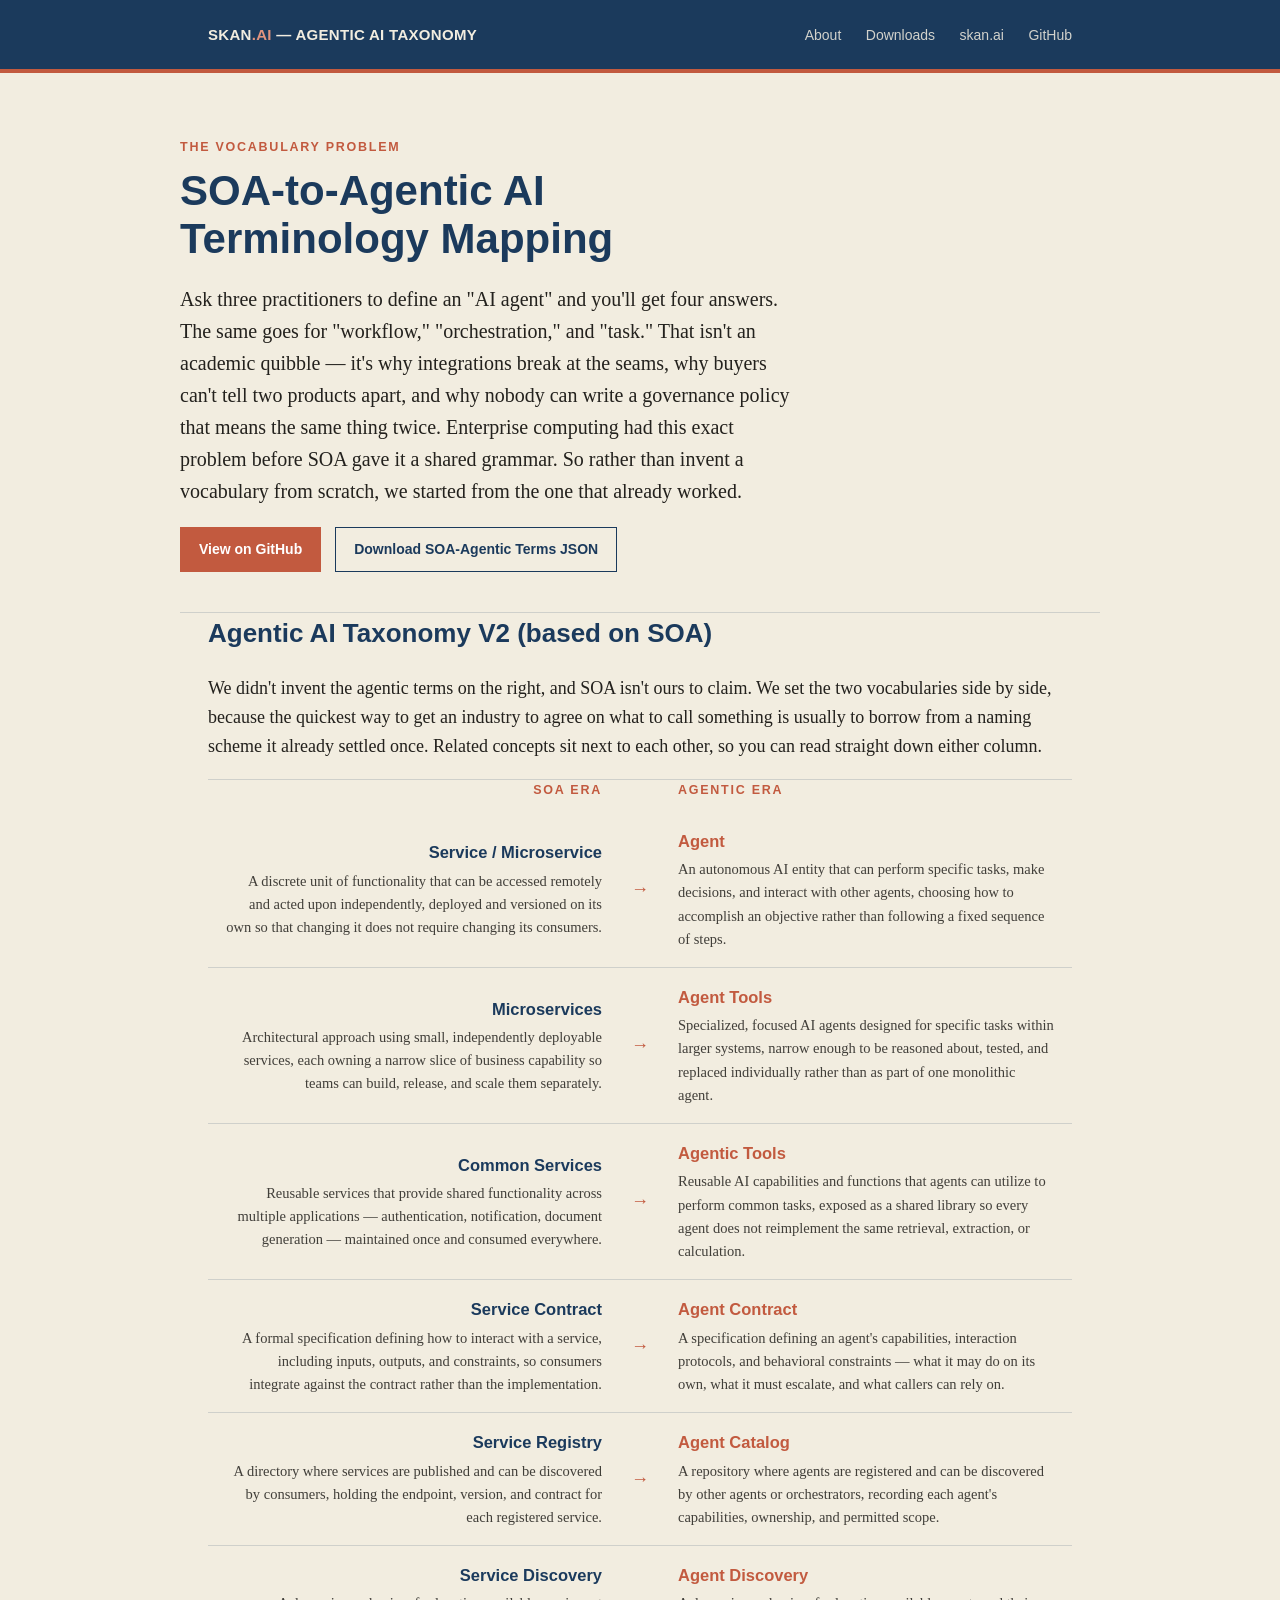
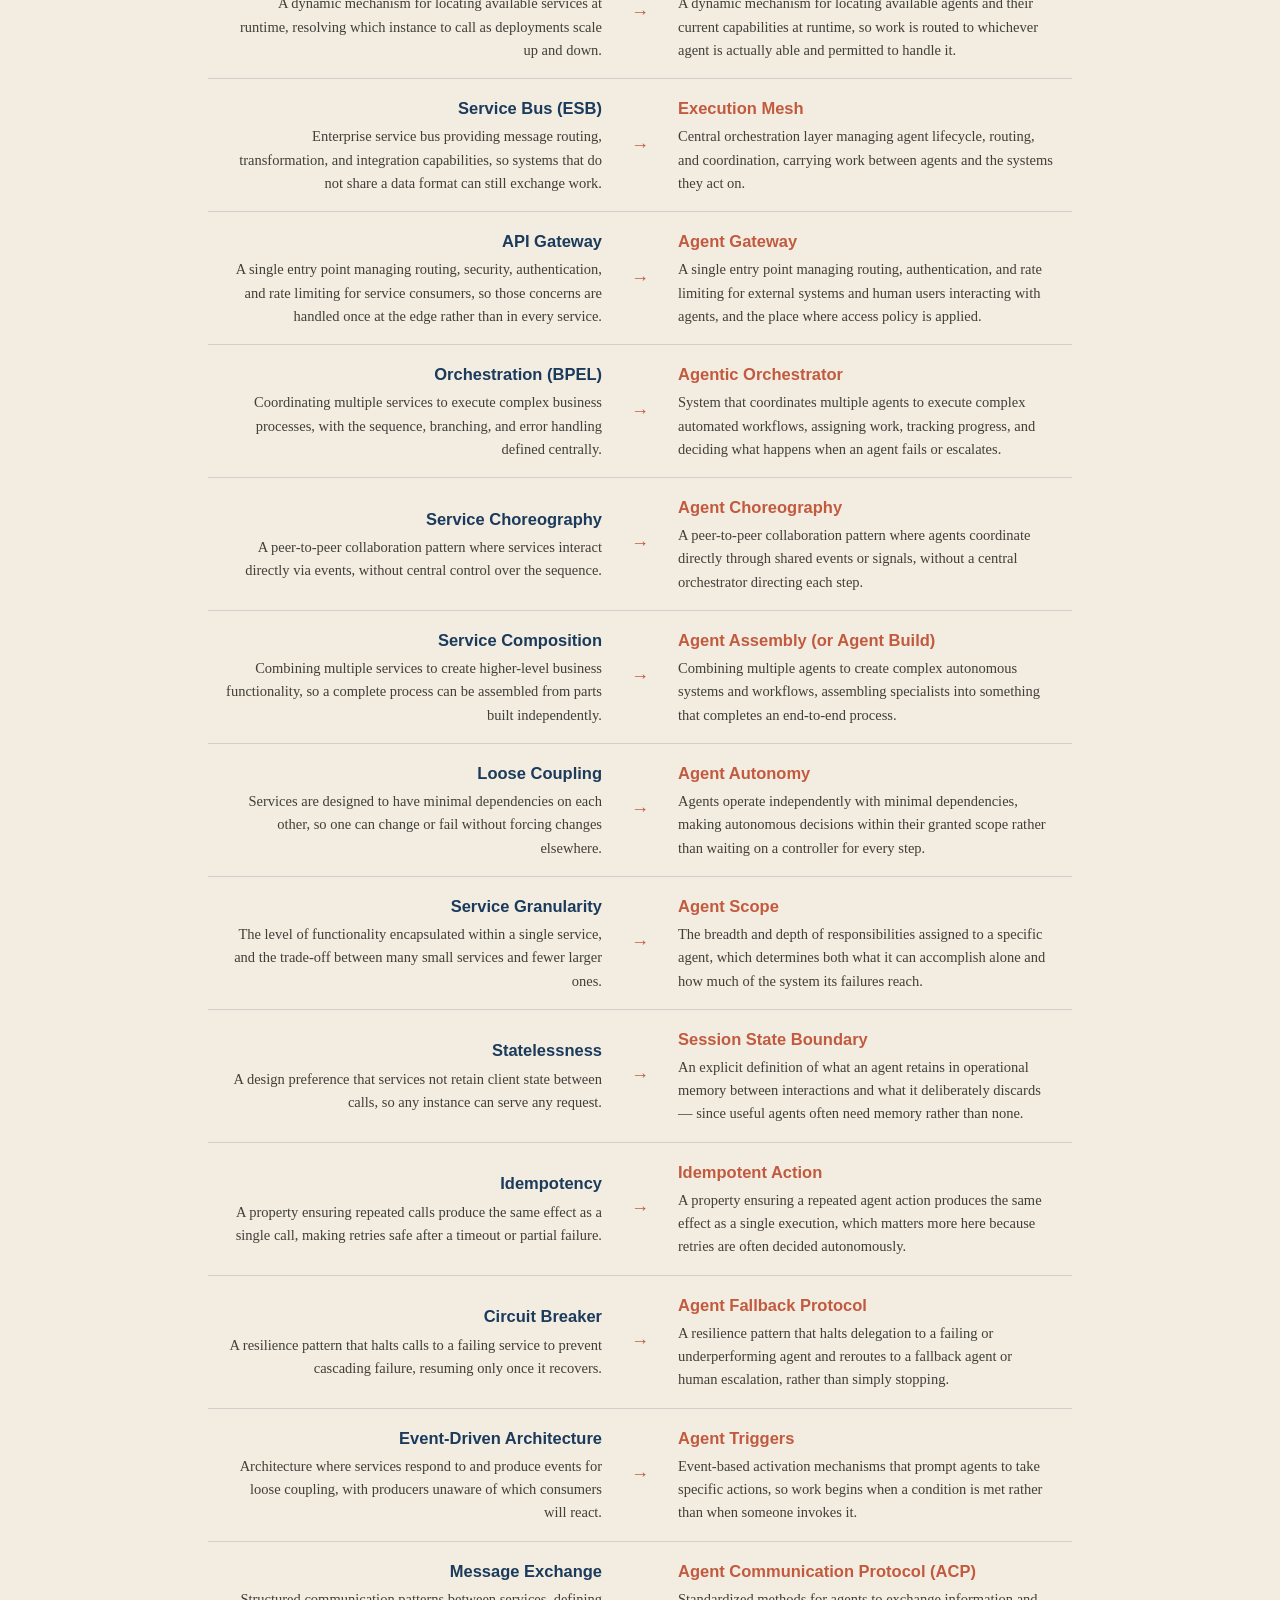
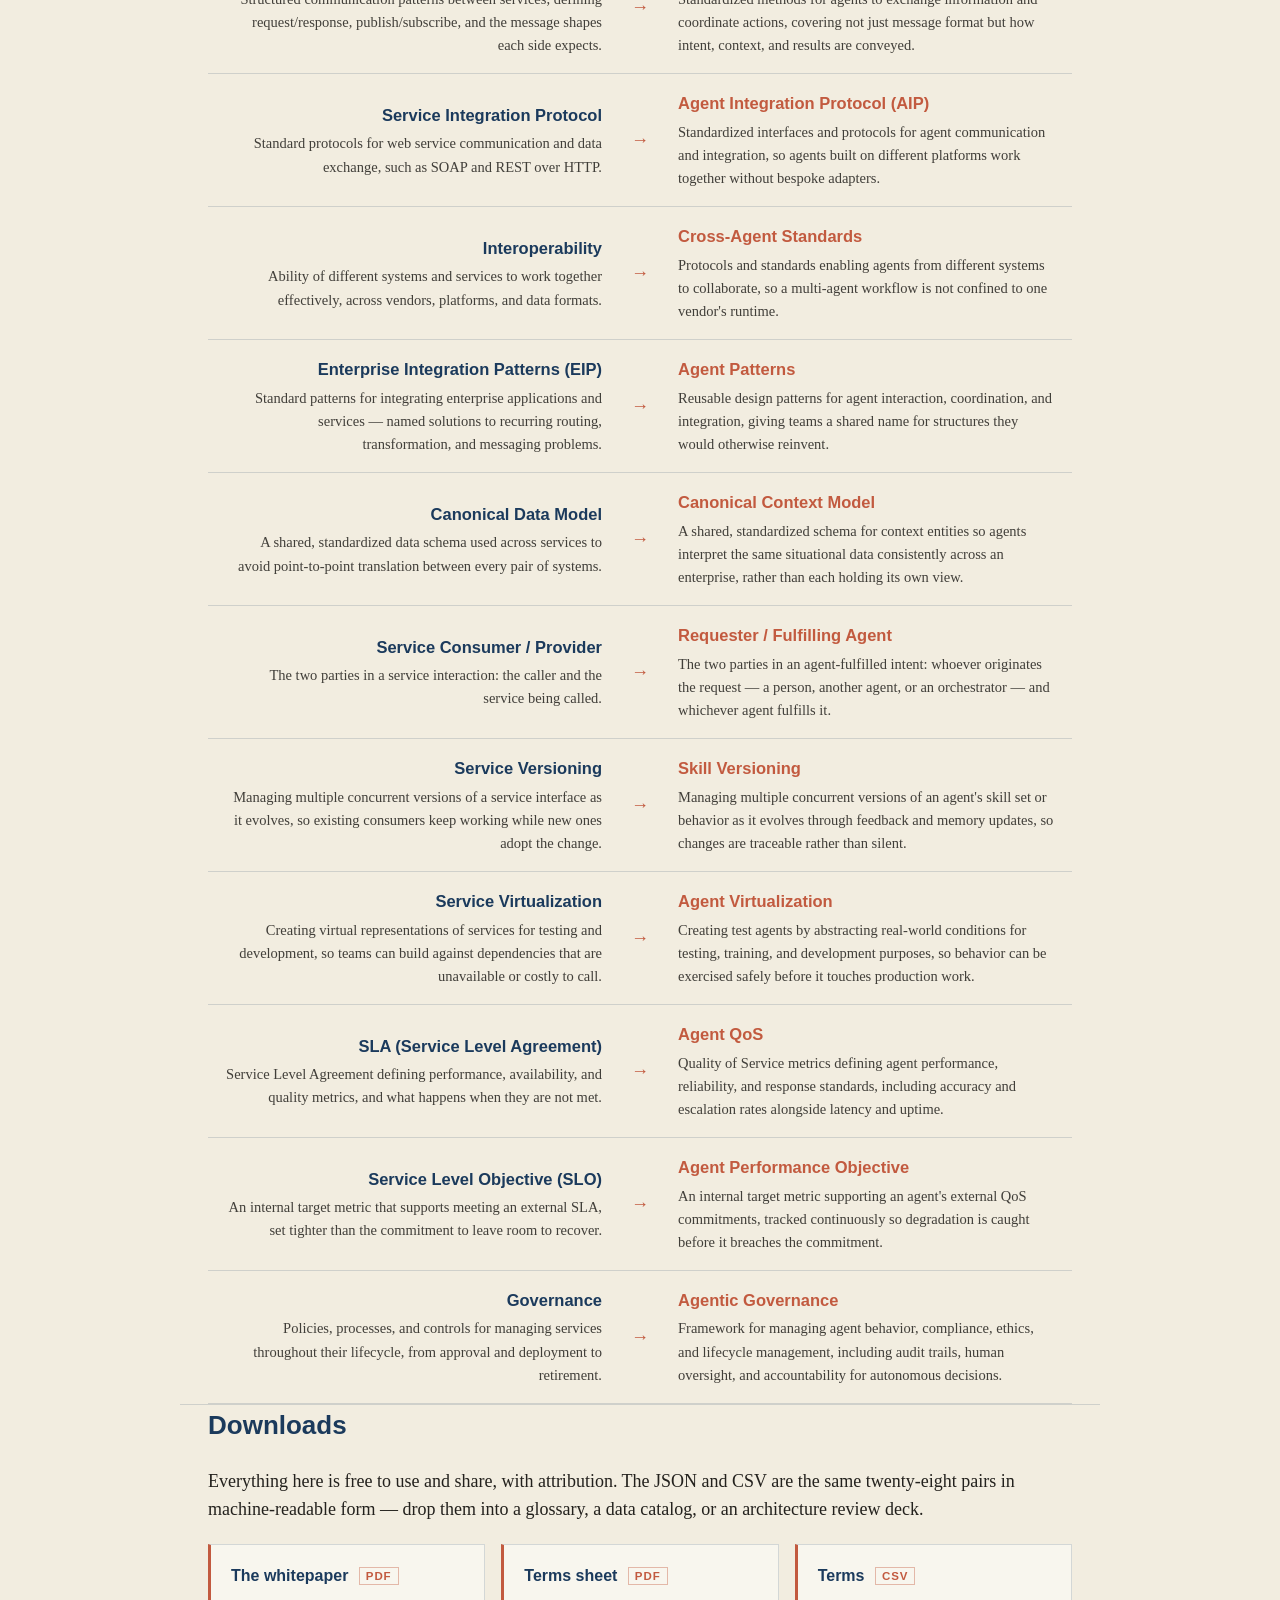
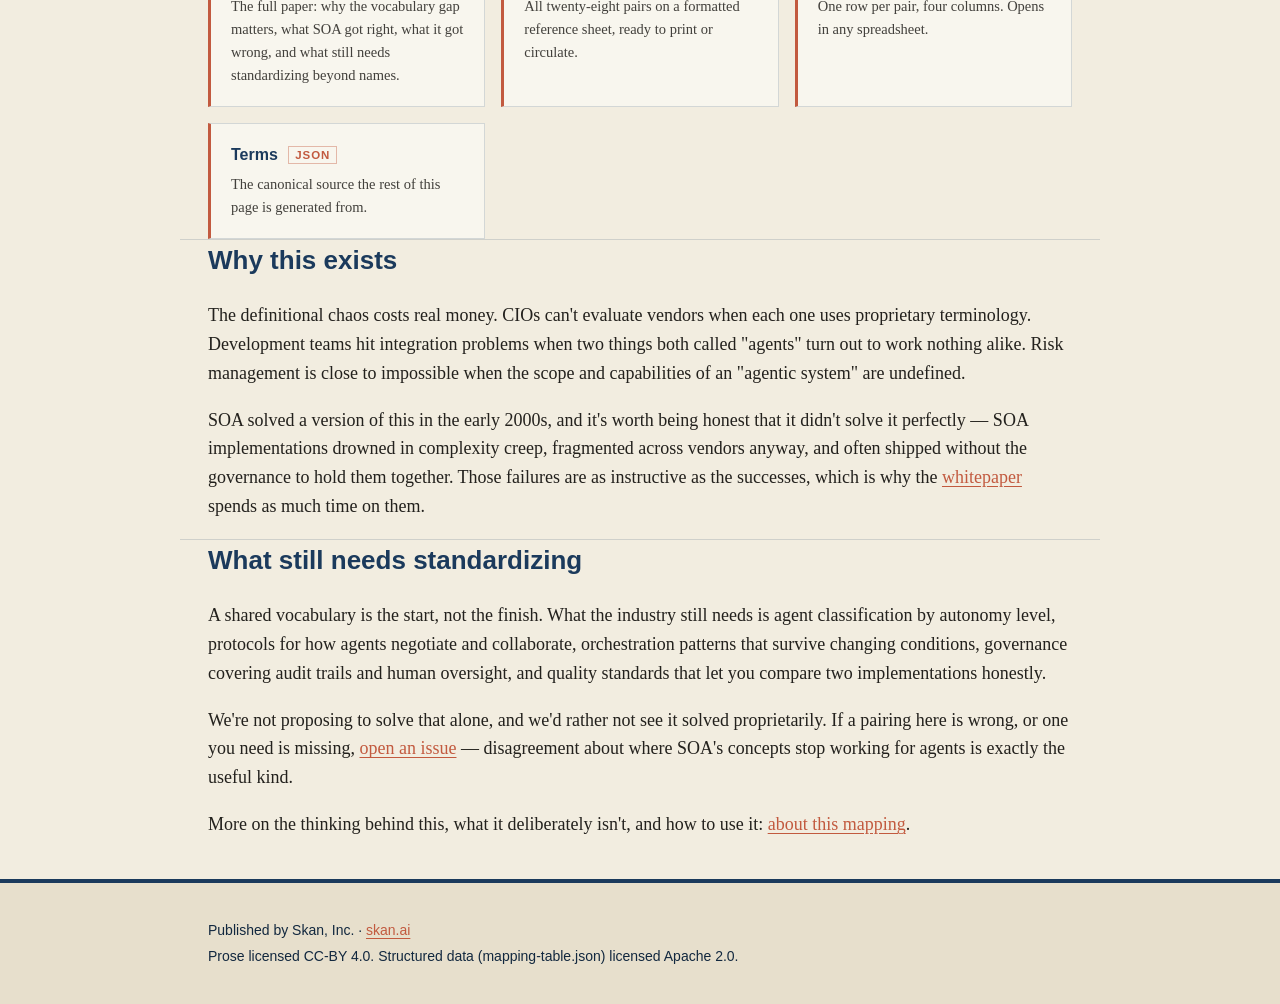
==== docs/index.html @ 6d2f977a "Add the published site and downloads The mapping and an About page, plus the whitepaper and terms sh" ====
<!DOCTYPE html>
<html lang="en">
<head>
<meta charset="UTF-8">
<meta name="viewport" content="width=device-width, initial-scale=1.0">
<title>SOA-to-Agentic AI Terminology Mapping — Skan.ai</title>
<meta name="description" content="Twenty-eight Service-Oriented Architecture concepts translated into their Agentic AI equivalents — a shared vocabulary for the agentic enterprise, from Skan.ai.">
<link rel="icon" href="favicon.ico" sizes="any">
<link rel="icon" href="favicon.png" type="image/png">
<link rel="apple-touch-icon" href="apple-touch-icon.png">
<meta property="og:title" content="SOA-to-Agentic AI Terminology Mapping">
<meta property="og:description" content="Twenty-eight SOA concepts translated into their Agentic AI equivalents — a shared vocabulary for the agentic enterprise, from Skan.ai.">
<meta property="og:type" content="article">
<link rel="stylesheet" href="assets/style.css">
</head>
<body>

<header class="site">
  <div class="wrap">
    <a class="brand" href="index.html">Skan<span>.ai</span> — Agentic AI Taxonomy</a>
    <nav>
      <a href="about/index.html">About</a>
      <a href="#downloads">Downloads</a>
      <a href="https://www.skan.ai" target="_blank" rel="noopener">skan.ai</a>
      <a href="https://github.com/Skan-dot-ai/soa-to-agentic-terms" target="_blank" rel="noopener">GitHub</a>
    </nav>
  </div>
</header>

<div class="hero wrap">
  <p class="eyebrow">The vocabulary problem</p>
  <h1 style="max-width: 20ch;">SOA-to-Agentic AI Terminology Mapping</h1>
  <p class="lede">Ask three practitioners to define an "AI agent" and you'll get four answers. The same goes for "workflow," "orchestration," and "task." That isn't an academic quibble — it's why integrations break at the seams, why buyers can't tell two products apart, and why nobody can write a governance policy that means the same thing twice. Enterprise computing had this exact problem before SOA gave it a shared grammar. So rather than invent a vocabulary from scratch, we started from the one that already worked.</p>
  <div class="cta-row">
    <a class="btn primary" href="https://github.com/Skan-dot-ai/soa-to-agentic-terms" target="_blank" rel="noopener">View on GitHub</a>
    <a class="btn" href="https://github.com/Skan-dot-ai/soa-to-agentic-terms/blob/main/mapping-table.json" target="_blank" rel="noopener">Download SOA-Agentic Terms JSON</a>
  </div>
</div>

<section class="wrap divider-top">
  <h2>Agentic AI Taxonomy V2 (based on SOA)</h2>
  <p>We didn't invent the agentic terms on the right, and SOA isn't ours to claim. We set the two vocabularies side by side, because the quickest way to get an industry to agree on what to call something is usually to borrow from a naming scheme it already settled once. Related concepts sit next to each other, so you can read straight down either column.</p>

  <div class="rosetta">
    <div class="rosetta-header">
      <p class="eyebrow soa">SOA era</p>
      <span></span>
      <p class="eyebrow agentic">Agentic era</p>
    </div>
      <div class="rosetta-row">
        <div class="rosetta-side soa">
          <p class="rosetta-term">Service / Microservice</p>
          <p class="rosetta-desc">A discrete unit of functionality that can be accessed remotely and acted upon independently, deployed and versioned on its own so that changing it does not require changing its consumers.</p>
        </div>
        <div class="rosetta-arrow">&rarr;</div>
        <div class="rosetta-side agentic">
          <p class="rosetta-term">Agent</p>
          <p class="rosetta-desc">An autonomous AI entity that can perform specific tasks, make decisions, and interact with other agents, choosing how to accomplish an objective rather than following a fixed sequence of steps.</p>
        </div>
      </div>
      <div class="rosetta-row">
        <div class="rosetta-side soa">
          <p class="rosetta-term">Microservices</p>
          <p class="rosetta-desc">Architectural approach using small, independently deployable services, each owning a narrow slice of business capability so teams can build, release, and scale them separately.</p>
        </div>
        <div class="rosetta-arrow">&rarr;</div>
        <div class="rosetta-side agentic">
          <p class="rosetta-term">Agent Tools</p>
          <p class="rosetta-desc">Specialized, focused AI agents designed for specific tasks within larger systems, narrow enough to be reasoned about, tested, and replaced individually rather than as part of one monolithic agent.</p>
        </div>
      </div>
      <div class="rosetta-row">
        <div class="rosetta-side soa">
          <p class="rosetta-term">Common Services</p>
          <p class="rosetta-desc">Reusable services that provide shared functionality across multiple applications — authentication, notification, document generation — maintained once and consumed everywhere.</p>
        </div>
        <div class="rosetta-arrow">&rarr;</div>
        <div class="rosetta-side agentic">
          <p class="rosetta-term">Agentic Tools</p>
          <p class="rosetta-desc">Reusable AI capabilities and functions that agents can utilize to perform common tasks, exposed as a shared library so every agent does not reimplement the same retrieval, extraction, or calculation.</p>
        </div>
      </div>
      <div class="rosetta-row">
        <div class="rosetta-side soa">
          <p class="rosetta-term">Service Contract</p>
          <p class="rosetta-desc">A formal specification defining how to interact with a service, including inputs, outputs, and constraints, so consumers integrate against the contract rather than the implementation.</p>
        </div>
        <div class="rosetta-arrow">&rarr;</div>
        <div class="rosetta-side agentic">
          <p class="rosetta-term">Agent Contract</p>
          <p class="rosetta-desc">A specification defining an agent's capabilities, interaction protocols, and behavioral constraints — what it may do on its own, what it must escalate, and what callers can rely on.</p>
        </div>
      </div>
      <div class="rosetta-row">
        <div class="rosetta-side soa">
          <p class="rosetta-term">Service Registry</p>
          <p class="rosetta-desc">A directory where services are published and can be discovered by consumers, holding the endpoint, version, and contract for each registered service.</p>
        </div>
        <div class="rosetta-arrow">&rarr;</div>
        <div class="rosetta-side agentic">
          <p class="rosetta-term">Agent Catalog</p>
          <p class="rosetta-desc">A repository where agents are registered and can be discovered by other agents or orchestrators, recording each agent's capabilities, ownership, and permitted scope.</p>
        </div>
      </div>
      <div class="rosetta-row">
        <div class="rosetta-side soa">
          <p class="rosetta-term">Service Discovery</p>
          <p class="rosetta-desc">A dynamic mechanism for locating available services at runtime, resolving which instance to call as deployments scale up and down.</p>
        </div>
        <div class="rosetta-arrow">&rarr;</div>
        <div class="rosetta-side agentic">
          <p class="rosetta-term">Agent Discovery</p>
          <p class="rosetta-desc">A dynamic mechanism for locating available agents and their current capabilities at runtime, so work is routed to whichever agent is actually able and permitted to handle it.</p>
        </div>
      </div>
      <div class="rosetta-row">
        <div class="rosetta-side soa">
          <p class="rosetta-term">Service Bus (ESB)</p>
          <p class="rosetta-desc">Enterprise service bus providing message routing, transformation, and integration capabilities, so systems that do not share a data format can still exchange work.</p>
        </div>
        <div class="rosetta-arrow">&rarr;</div>
        <div class="rosetta-side agentic">
          <p class="rosetta-term">Execution Mesh</p>
          <p class="rosetta-desc">Central orchestration layer managing agent lifecycle, routing, and coordination, carrying work between agents and the systems they act on.</p>
        </div>
      </div>
      <div class="rosetta-row">
        <div class="rosetta-side soa">
          <p class="rosetta-term">API Gateway</p>
          <p class="rosetta-desc">A single entry point managing routing, security, authentication, and rate limiting for service consumers, so those concerns are handled once at the edge rather than in every service.</p>
        </div>
        <div class="rosetta-arrow">&rarr;</div>
        <div class="rosetta-side agentic">
          <p class="rosetta-term">Agent Gateway</p>
          <p class="rosetta-desc">A single entry point managing routing, authentication, and rate limiting for external systems and human users interacting with agents, and the place where access policy is applied.</p>
        </div>
      </div>
      <div class="rosetta-row">
        <div class="rosetta-side soa">
          <p class="rosetta-term">Orchestration (BPEL)</p>
          <p class="rosetta-desc">Coordinating multiple services to execute complex business processes, with the sequence, branching, and error handling defined centrally.</p>
        </div>
        <div class="rosetta-arrow">&rarr;</div>
        <div class="rosetta-side agentic">
          <p class="rosetta-term">Agentic Orchestrator</p>
          <p class="rosetta-desc">System that coordinates multiple agents to execute complex automated workflows, assigning work, tracking progress, and deciding what happens when an agent fails or escalates.</p>
        </div>
      </div>
      <div class="rosetta-row">
        <div class="rosetta-side soa">
          <p class="rosetta-term">Service Choreography</p>
          <p class="rosetta-desc">A peer-to-peer collaboration pattern where services interact directly via events, without central control over the sequence.</p>
        </div>
        <div class="rosetta-arrow">&rarr;</div>
        <div class="rosetta-side agentic">
          <p class="rosetta-term">Agent Choreography</p>
          <p class="rosetta-desc">A peer-to-peer collaboration pattern where agents coordinate directly through shared events or signals, without a central orchestrator directing each step.</p>
        </div>
      </div>
      <div class="rosetta-row">
        <div class="rosetta-side soa">
          <p class="rosetta-term">Service Composition</p>
          <p class="rosetta-desc">Combining multiple services to create higher-level business functionality, so a complete process can be assembled from parts built independently.</p>
        </div>
        <div class="rosetta-arrow">&rarr;</div>
        <div class="rosetta-side agentic">
          <p class="rosetta-term">Agent Assembly (or Agent Build)</p>
          <p class="rosetta-desc">Combining multiple agents to create complex autonomous systems and workflows, assembling specialists into something that completes an end-to-end process.</p>
        </div>
      </div>
      <div class="rosetta-row">
        <div class="rosetta-side soa">
          <p class="rosetta-term">Loose Coupling</p>
          <p class="rosetta-desc">Services are designed to have minimal dependencies on each other, so one can change or fail without forcing changes elsewhere.</p>
        </div>
        <div class="rosetta-arrow">&rarr;</div>
        <div class="rosetta-side agentic">
          <p class="rosetta-term">Agent Autonomy</p>
          <p class="rosetta-desc">Agents operate independently with minimal dependencies, making autonomous decisions within their granted scope rather than waiting on a controller for every step.</p>
        </div>
      </div>
      <div class="rosetta-row">
        <div class="rosetta-side soa">
          <p class="rosetta-term">Service Granularity</p>
          <p class="rosetta-desc">The level of functionality encapsulated within a single service, and the trade-off between many small services and fewer larger ones.</p>
        </div>
        <div class="rosetta-arrow">&rarr;</div>
        <div class="rosetta-side agentic">
          <p class="rosetta-term">Agent Scope</p>
          <p class="rosetta-desc">The breadth and depth of responsibilities assigned to a specific agent, which determines both what it can accomplish alone and how much of the system its failures reach.</p>
        </div>
      </div>
      <div class="rosetta-row">
        <div class="rosetta-side soa">
          <p class="rosetta-term">Statelessness</p>
          <p class="rosetta-desc">A design preference that services not retain client state between calls, so any instance can serve any request.</p>
        </div>
        <div class="rosetta-arrow">&rarr;</div>
        <div class="rosetta-side agentic">
          <p class="rosetta-term">Session State Boundary</p>
          <p class="rosetta-desc">An explicit definition of what an agent retains in operational memory between interactions and what it deliberately discards — since useful agents often need memory rather than none.</p>
        </div>
      </div>
      <div class="rosetta-row">
        <div class="rosetta-side soa">
          <p class="rosetta-term">Idempotency</p>
          <p class="rosetta-desc">A property ensuring repeated calls produce the same effect as a single call, making retries safe after a timeout or partial failure.</p>
        </div>
        <div class="rosetta-arrow">&rarr;</div>
        <div class="rosetta-side agentic">
          <p class="rosetta-term">Idempotent Action</p>
          <p class="rosetta-desc">A property ensuring a repeated agent action produces the same effect as a single execution, which matters more here because retries are often decided autonomously.</p>
        </div>
      </div>
      <div class="rosetta-row">
        <div class="rosetta-side soa">
          <p class="rosetta-term">Circuit Breaker</p>
          <p class="rosetta-desc">A resilience pattern that halts calls to a failing service to prevent cascading failure, resuming only once it recovers.</p>
        </div>
        <div class="rosetta-arrow">&rarr;</div>
        <div class="rosetta-side agentic">
          <p class="rosetta-term">Agent Fallback Protocol</p>
          <p class="rosetta-desc">A resilience pattern that halts delegation to a failing or underperforming agent and reroutes to a fallback agent or human escalation, rather than simply stopping.</p>
        </div>
      </div>
      <div class="rosetta-row">
        <div class="rosetta-side soa">
          <p class="rosetta-term">Event-Driven Architecture</p>
          <p class="rosetta-desc">Architecture where services respond to and produce events for loose coupling, with producers unaware of which consumers will react.</p>
        </div>
        <div class="rosetta-arrow">&rarr;</div>
        <div class="rosetta-side agentic">
          <p class="rosetta-term">Agent Triggers</p>
          <p class="rosetta-desc">Event-based activation mechanisms that prompt agents to take specific actions, so work begins when a condition is met rather than when someone invokes it.</p>
        </div>
      </div>
      <div class="rosetta-row">
        <div class="rosetta-side soa">
          <p class="rosetta-term">Message Exchange</p>
          <p class="rosetta-desc">Structured communication patterns between services, defining request/response, publish/subscribe, and the message shapes each side expects.</p>
        </div>
        <div class="rosetta-arrow">&rarr;</div>
        <div class="rosetta-side agentic">
          <p class="rosetta-term">Agent Communication Protocol (ACP)</p>
          <p class="rosetta-desc">Standardized methods for agents to exchange information and coordinate actions, covering not just message format but how intent, context, and results are conveyed.</p>
        </div>
      </div>
      <div class="rosetta-row">
        <div class="rosetta-side soa">
          <p class="rosetta-term">Service Integration Protocol</p>
          <p class="rosetta-desc">Standard protocols for web service communication and data exchange, such as SOAP and REST over HTTP.</p>
        </div>
        <div class="rosetta-arrow">&rarr;</div>
        <div class="rosetta-side agentic">
          <p class="rosetta-term">Agent Integration Protocol (AIP)</p>
          <p class="rosetta-desc">Standardized interfaces and protocols for agent communication and integration, so agents built on different platforms work together without bespoke adapters.</p>
        </div>
      </div>
      <div class="rosetta-row">
        <div class="rosetta-side soa">
          <p class="rosetta-term">Interoperability</p>
          <p class="rosetta-desc">Ability of different systems and services to work together effectively, across vendors, platforms, and data formats.</p>
        </div>
        <div class="rosetta-arrow">&rarr;</div>
        <div class="rosetta-side agentic">
          <p class="rosetta-term">Cross-Agent Standards</p>
          <p class="rosetta-desc">Protocols and standards enabling agents from different systems to collaborate, so a multi-agent workflow is not confined to one vendor's runtime.</p>
        </div>
      </div>
      <div class="rosetta-row">
        <div class="rosetta-side soa">
          <p class="rosetta-term">Enterprise Integration Patterns (EIP)</p>
          <p class="rosetta-desc">Standard patterns for integrating enterprise applications and services — named solutions to recurring routing, transformation, and messaging problems.</p>
        </div>
        <div class="rosetta-arrow">&rarr;</div>
        <div class="rosetta-side agentic">
          <p class="rosetta-term">Agent Patterns</p>
          <p class="rosetta-desc">Reusable design patterns for agent interaction, coordination, and integration, giving teams a shared name for structures they would otherwise reinvent.</p>
        </div>
      </div>
      <div class="rosetta-row">
        <div class="rosetta-side soa">
          <p class="rosetta-term">Canonical Data Model</p>
          <p class="rosetta-desc">A shared, standardized data schema used across services to avoid point-to-point translation between every pair of systems.</p>
        </div>
        <div class="rosetta-arrow">&rarr;</div>
        <div class="rosetta-side agentic">
          <p class="rosetta-term">Canonical Context Model</p>
          <p class="rosetta-desc">A shared, standardized schema for context entities so agents interpret the same situational data consistently across an enterprise, rather than each holding its own view.</p>
        </div>
      </div>
      <div class="rosetta-row">
        <div class="rosetta-side soa">
          <p class="rosetta-term">Service Consumer / Provider</p>
          <p class="rosetta-desc">The two parties in a service interaction: the caller and the service being called.</p>
        </div>
        <div class="rosetta-arrow">&rarr;</div>
        <div class="rosetta-side agentic">
          <p class="rosetta-term">Requester / Fulfilling Agent</p>
          <p class="rosetta-desc">The two parties in an agent-fulfilled intent: whoever originates the request — a person, another agent, or an orchestrator — and whichever agent fulfills it.</p>
        </div>
      </div>
      <div class="rosetta-row">
        <div class="rosetta-side soa">
          <p class="rosetta-term">Service Versioning</p>
          <p class="rosetta-desc">Managing multiple concurrent versions of a service interface as it evolves, so existing consumers keep working while new ones adopt the change.</p>
        </div>
        <div class="rosetta-arrow">&rarr;</div>
        <div class="rosetta-side agentic">
          <p class="rosetta-term">Skill Versioning</p>
          <p class="rosetta-desc">Managing multiple concurrent versions of an agent's skill set or behavior as it evolves through feedback and memory updates, so changes are traceable rather than silent.</p>
        </div>
      </div>
      <div class="rosetta-row">
        <div class="rosetta-side soa">
          <p class="rosetta-term">Service Virtualization</p>
          <p class="rosetta-desc">Creating virtual representations of services for testing and development, so teams can build against dependencies that are unavailable or costly to call.</p>
        </div>
        <div class="rosetta-arrow">&rarr;</div>
        <div class="rosetta-side agentic">
          <p class="rosetta-term">Agent Virtualization</p>
          <p class="rosetta-desc">Creating test agents by abstracting real-world conditions for testing, training, and development purposes, so behavior can be exercised safely before it touches production work.</p>
        </div>
      </div>
      <div class="rosetta-row">
        <div class="rosetta-side soa">
          <p class="rosetta-term">SLA (Service Level Agreement)</p>
          <p class="rosetta-desc">Service Level Agreement defining performance, availability, and quality metrics, and what happens when they are not met.</p>
        </div>
        <div class="rosetta-arrow">&rarr;</div>
        <div class="rosetta-side agentic">
          <p class="rosetta-term">Agent QoS</p>
          <p class="rosetta-desc">Quality of Service metrics defining agent performance, reliability, and response standards, including accuracy and escalation rates alongside latency and uptime.</p>
        </div>
      </div>
      <div class="rosetta-row">
        <div class="rosetta-side soa">
          <p class="rosetta-term">Service Level Objective (SLO)</p>
          <p class="rosetta-desc">An internal target metric that supports meeting an external SLA, set tighter than the commitment to leave room to recover.</p>
        </div>
        <div class="rosetta-arrow">&rarr;</div>
        <div class="rosetta-side agentic">
          <p class="rosetta-term">Agent Performance Objective</p>
          <p class="rosetta-desc">An internal target metric supporting an agent's external QoS commitments, tracked continuously so degradation is caught before it breaches the commitment.</p>
        </div>
      </div>
      <div class="rosetta-row">
        <div class="rosetta-side soa">
          <p class="rosetta-term">Governance</p>
          <p class="rosetta-desc">Policies, processes, and controls for managing services throughout their lifecycle, from approval and deployment to retirement.</p>
        </div>
        <div class="rosetta-arrow">&rarr;</div>
        <div class="rosetta-side agentic">
          <p class="rosetta-term">Agentic Governance</p>
          <p class="rosetta-desc">Framework for managing agent behavior, compliance, ethics, and lifecycle management, including audit trails, human oversight, and accountability for autonomous decisions.</p>
        </div>
      </div>
  </div>
</section>

<section class="wrap divider-top" id="downloads">
  <h2>Downloads</h2>
  <p>Everything here is free to use and share, with attribution. The JSON and CSV are the same twenty-eight pairs in machine-readable form — drop them into a glossary, a data catalog, or an architecture review deck.</p>

  <div class="download-grid">
    <a class="download" href="downloads/skan-agentic-ai-terminology-whitepaper.pdf">
      <p class="dl-name">The whitepaper <span class="dl-meta">PDF</span></p>
      <p class="dl-desc">The full paper: why the vocabulary gap matters, what SOA got right, what it got wrong, and what still needs standardizing beyond names.</p>
    </a>
    <a class="download" href="downloads/soa-agentic-terms.pdf">
      <p class="dl-name">Terms sheet <span class="dl-meta">PDF</span></p>
      <p class="dl-desc">All twenty-eight pairs on a formatted reference sheet, ready to print or circulate.</p>
    </a>
    <a class="download" href="downloads/soa-agentic-terms.csv">
      <p class="dl-name">Terms <span class="dl-meta">CSV</span></p>
      <p class="dl-desc">One row per pair, four columns. Opens in any spreadsheet.</p>
    </a>
    <a class="download" href="https://github.com/Skan-dot-ai/soa-to-agentic-terms/blob/main/mapping-table.json" target="_blank" rel="noopener">
      <p class="dl-name">Terms <span class="dl-meta">JSON</span></p>
      <p class="dl-desc">The canonical source the rest of this page is generated from.</p>
    </a>
  </div>
</section>

<section class="wrap divider-top">
  <h2>Why this exists</h2>
  <p>The definitional chaos costs real money. CIOs can't evaluate vendors when each one uses proprietary terminology. Development teams hit integration problems when two things both called "agents" turn out to work nothing alike. Risk management is close to impossible when the scope and capabilities of an "agentic system" are undefined.</p>
  <p>SOA solved a version of this in the early 2000s, and it's worth being honest that it didn't solve it perfectly — SOA implementations drowned in complexity creep, fragmented across vendors anyway, and often shipped without the governance to hold them together. Those failures are as instructive as the successes, which is why the <a href="downloads/skan-agentic-ai-terminology-whitepaper.pdf">whitepaper</a> spends as much time on them.</p>
</section>

<section class="wrap divider-top">
  <h2>What still needs standardizing</h2>
  <p>A shared vocabulary is the start, not the finish. What the industry still needs is agent classification by autonomy level, protocols for how agents negotiate and collaborate, orchestration patterns that survive changing conditions, governance covering audit trails and human oversight, and quality standards that let you compare two implementations honestly.</p>
  <p>We're not proposing to solve that alone, and we'd rather not see it solved proprietarily. If a pairing here is wrong, or one you need is missing, <a href="https://github.com/Skan-dot-ai/soa-to-agentic-terms/issues" target="_blank" rel="noopener">open an issue</a> — disagreement about where SOA's concepts stop working for agents is exactly the useful kind.</p>
  <p>More on the thinking behind this, what it deliberately isn't, and how to use it: <a href="about/index.html">about this mapping</a>.</p>
</section>

<footer class="site">
  <div class="wrap">
    <p>Published by Skan, Inc. · <a href="https://www.skan.ai">skan.ai</a></p>
    <p>Prose licensed CC-BY 4.0. Structured data (mapping-table.json) licensed Apache 2.0.</p>
  </div>
</footer>

</body>
</html>
---- docs/assets/style.css ----
:root {
  --navy: #1B3A5C;
  --navy-deep: #12283F;
  --terracotta: #C25A3F;
  --terracotta-soft: #E0937E;
  --cream: #F2EDE0;
  --cream-dim: #E7DFCC;
  --ink: #23211D;
  --rule: rgba(27, 58, 92, 0.16);
  --font-display: Arial, "Helvetica Neue", sans-serif;
  --font-body: Georgia, "Times New Roman", serif;
}

* { box-sizing: border-box; }

html { scroll-behavior: smooth; }

body {
  margin: 0;
  background: var(--cream);
  color: var(--ink);
  font-family: var(--font-body);
  font-size: 18px;
  line-height: 1.6;
}

a { color: var(--terracotta); text-decoration-thickness: 1px; text-underline-offset: 3px; }
a:hover { color: var(--navy); }

.wrap { max-width: 920px; margin: 0 auto; padding: 0 28px; }

header.site {
  background: var(--navy);
  color: var(--cream);
  padding: 20px 0;
  border-bottom: 4px solid var(--terracotta);
}
header.site .wrap { display: flex; align-items: baseline; justify-content: space-between; flex-wrap: wrap; gap: 8px; }
header.site .brand {
  font-family: var(--font-display);
  font-weight: 700;
  letter-spacing: 0.02em;
  font-size: 15px;
  text-transform: uppercase;
  color: var(--cream);
  text-decoration: none;
}
header.site .brand span { color: var(--terracotta-soft); }
header.site nav a {
  color: var(--cream);
  opacity: 0.85;
  font-family: var(--font-display);
  font-size: 14px;
  margin-left: 20px;
  text-decoration: none;
}
header.site nav a:hover { opacity: 1; color: var(--terracotta-soft); }

.eyebrow {
  font-family: var(--font-display);
  text-transform: uppercase;
  letter-spacing: 0.14em;
  font-size: 12.5px;
  color: var(--terracotta);
  font-weight: 700;
  margin: 0 0 10px;
}

.hero { padding: 64px 0 40px; }
.hero h1 {
  font-family: var(--font-display);
  font-size: 42px;
  line-height: 1.15;
  margin: 0 0 18px;
  color: var(--navy);
  max-width: 14ch;
}
.hero p.lede {
  font-size: 20px;
  max-width: 62ch;
  color: var(--ink);
}

.status-badge {
  display: inline-block;
  font-family: var(--font-display);
  font-size: 11.5px;
  text-transform: uppercase;
  letter-spacing: 0.08em;
  font-weight: 700;
  padding: 3px 9px;
  border-radius: 3px;
}
.status-live { background: var(--navy); color: var(--cream); }
.status-progress { background: transparent; color: var(--navy); border: 1.5px solid var(--navy); }
.status-draft { background: transparent; color: var(--terracotta); border: 1.5px dashed var(--terracotta); }

section { padding: 40px 0; }
section.divider-top { border-top: 1px solid var(--rule); }

h2 {
  font-family: var(--font-display);
  color: var(--navy);
  font-size: 26px;
  margin: 0 0 20px;
}
h3 {
  font-family: var(--font-display);
  color: var(--navy);
  font-size: 18px;
  margin: 0 0 10px;
}

.card-grid {
  display: grid;
  grid-template-columns: repeat(3, 1fr);
  gap: 20px;
}
@media (max-width: 760px) { .card-grid { grid-template-columns: 1fr; } }

.card {
  background: #fff;
  border: 1px solid var(--rule);
  border-top: 3px solid var(--navy);
  padding: 24px;
  display: flex;
  flex-direction: column;
  gap: 10px;
}
.card.is-live { border-top-color: var(--terracotta); }
.card h3 { display: flex; align-items: center; justify-content: space-between; gap: 8px; }
.card p { font-size: 15.5px; margin: 0; flex-grow: 1; }
.card .card-links { font-family: var(--font-display); font-size: 13.5px; margin-top: 8px; }
.card .card-links a { margin-right: 14px; }
.card .card-note { color: rgba(35, 33, 29, 0.55); font-style: italic; }

footer.site {
  border-top: 4px solid var(--navy);
  background: var(--cream-dim);
  padding: 32px 0;
  margin-top: 40px;
}
footer.site p { font-size: 14px; color: var(--navy-deep); margin: 4px 0; }
footer.site .wrap { font-family: var(--font-display); }

/* --- Rosetta table (the mapping's signature element) --- */
.rosetta {
  display: block;
  border-top: 1px solid var(--rule);
}
.rosetta-row {
  display: grid;
  grid-template-columns: 1fr 40px 1fr;
  align-items: center;
  border-bottom: 1px solid var(--rule);
  padding: 16px 0;
}
.rosetta-row:hover { background: rgba(194, 90, 63, 0.05); }
.rosetta-side { padding: 0 18px; }
.rosetta-side.soa { text-align: right; }
.rosetta-side.agentic { text-align: left; }
.rosetta-term {
  font-family: var(--font-display);
  font-weight: 700;
  color: var(--navy);
  font-size: 16.5px;
  margin: 0 0 4px;
}
.rosetta-side.agentic .rosetta-term { color: var(--terracotta); }
.rosetta-desc { font-size: 14.5px; color: var(--ink); opacity: 0.85; margin: 0; }
.rosetta-arrow {
  text-align: center;
  color: var(--terracotta);
  font-size: 18px;
  font-family: var(--font-display);
}
@media (max-width: 640px) {
  .rosetta-row { grid-template-columns: 1fr; text-align: left !important; }
  .rosetta-side.soa, .rosetta-side.agentic { text-align: left; padding: 4px 0; }
  .rosetta-arrow { text-align: left; padding-left: 0; }
}

.rosetta-header {
  display: grid;
  grid-template-columns: 1fr 40px 1fr;
  padding: 0 0 12px;
}
.rosetta-header .eyebrow { margin: 0; }
.rosetta-header .soa { text-align: right; padding: 0 18px; }
.rosetta-header .agentic { text-align: left; padding: 0 18px; }
@media (max-width: 640px) {
  .rosetta-header { grid-template-columns: 1fr; }
  .rosetta-header .soa, .rosetta-header .agentic { text-align: left; padding: 4px 0; }
}

.download-grid {
  display: grid;
  grid-template-columns: repeat(auto-fit, minmax(260px, 1fr));
  gap: 16px;
  margin-top: 20px;
}
.download {
  display: block;
  border: 1px solid var(--rule);
  border-left: 3px solid var(--terracotta);
  padding: 18px 20px;
  background: rgba(255, 255, 255, 0.45);
  text-decoration: none;
  color: inherit;
  transition: background 0.15s ease, border-color 0.15s ease;
}
.download:hover, .download:focus-visible {
  background: rgba(194, 90, 63, 0.07);
  border-left-color: var(--navy);
}
.download .dl-name {
  font-family: var(--font-display);
  font-weight: 700;
  color: var(--navy);
  font-size: 16px;
  margin: 0 0 6px;
}
.download .dl-meta {
  font-size: 11.5px;
  letter-spacing: 0.08em;
  color: var(--terracotta);
  border: 1px solid rgba(194, 90, 63, 0.4);
  padding: 2px 6px;
  margin-left: 6px;
  vertical-align: 1px;
}
.download .dl-desc { font-size: 14.5px; opacity: 0.85; margin: 0; }
a:focus-visible, .download:focus-visible { outline: 2px solid var(--terracotta); outline-offset: 3px; }

.cta-row { display: flex; gap: 14px; flex-wrap: wrap; margin-top: 8px; }
.btn {
  font-family: var(--font-display);
  font-size: 14px;
  font-weight: 700;
  text-decoration: none;
  padding: 10px 18px;
  border: 1.5px solid var(--navy);
  color: var(--navy);
  display: inline-block;
}
.btn:hover { background: var(--navy); color: var(--cream); }
.btn.primary { background: var(--terracotta); border-color: var(--terracotta); color: #fff; }
.btn.primary:hover { background: var(--navy); border-color: var(--navy); }

code, pre {
  font-family: "SFMono-Regular", Consolas, monospace;
  font-size: 13.5px;
  background: var(--cream-dim);
}
pre { padding: 14px; overflow-x: auto; border-left: 3px solid var(--navy); }
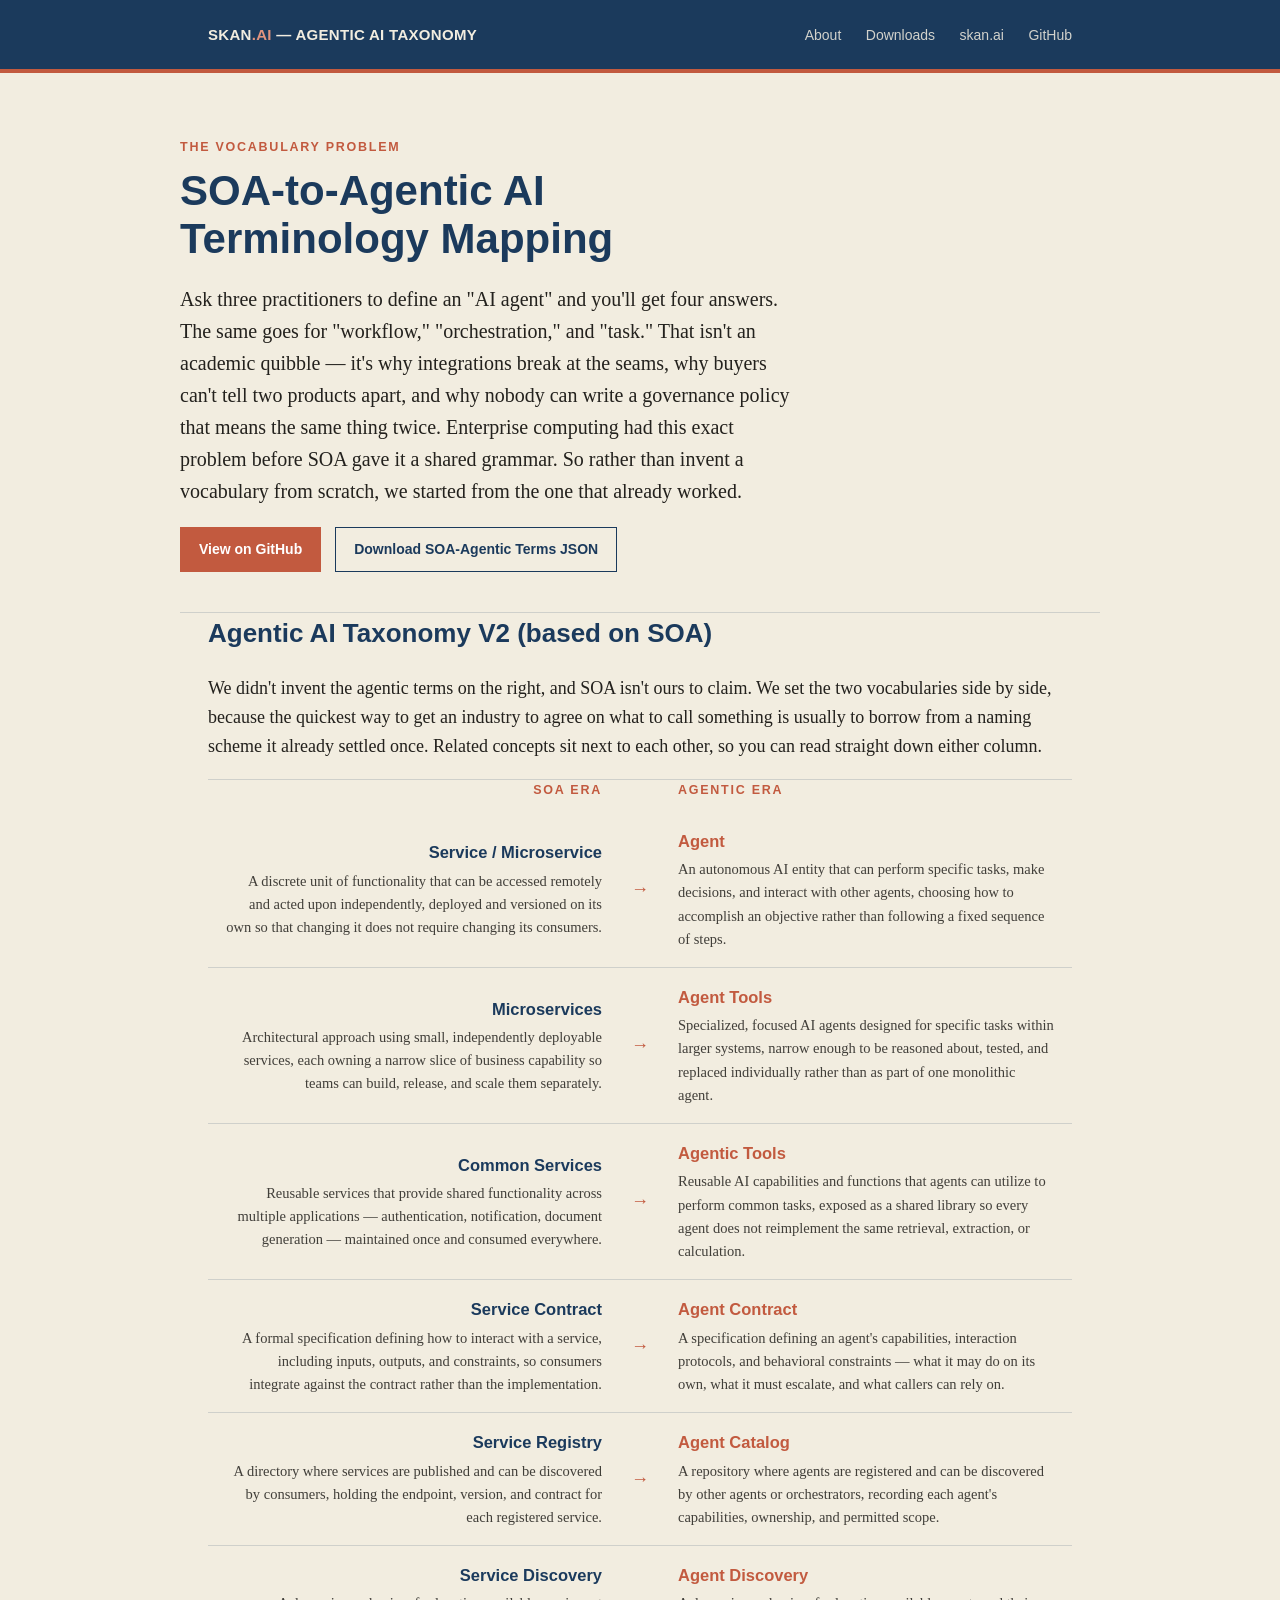
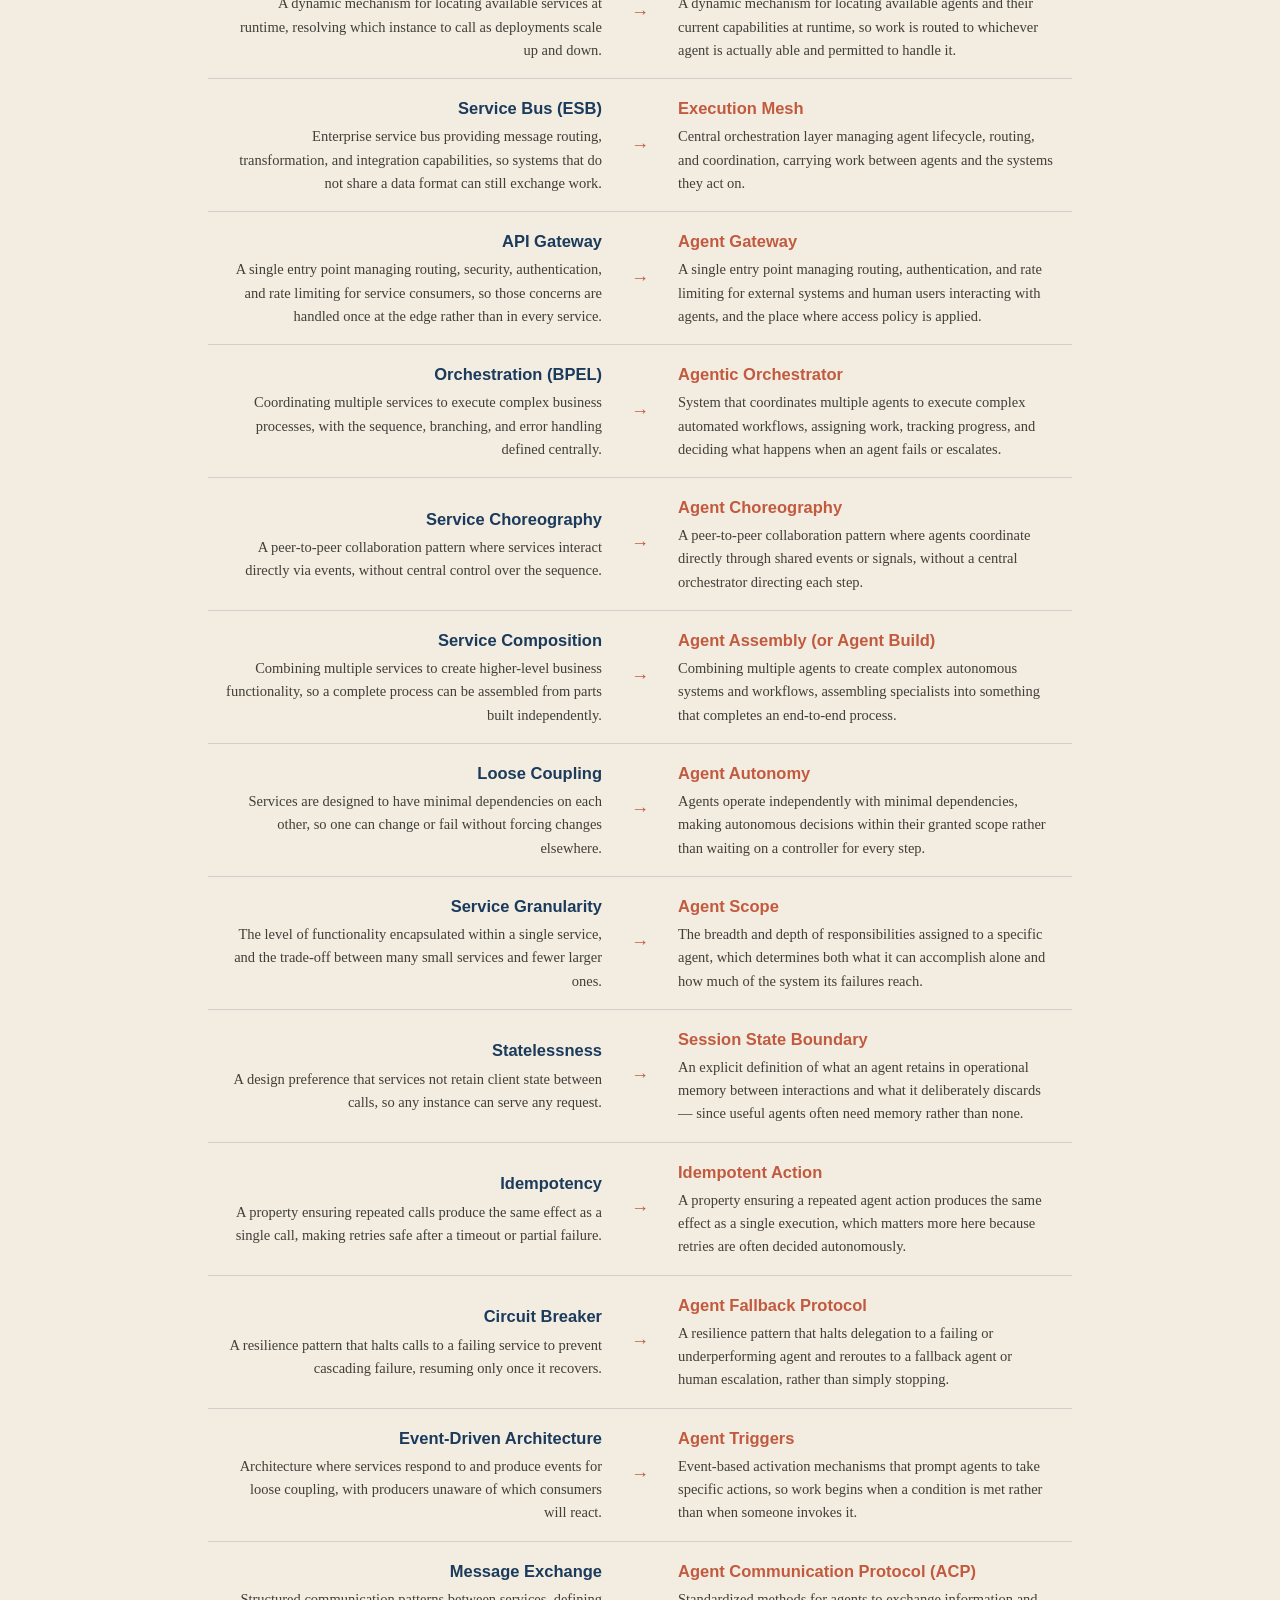
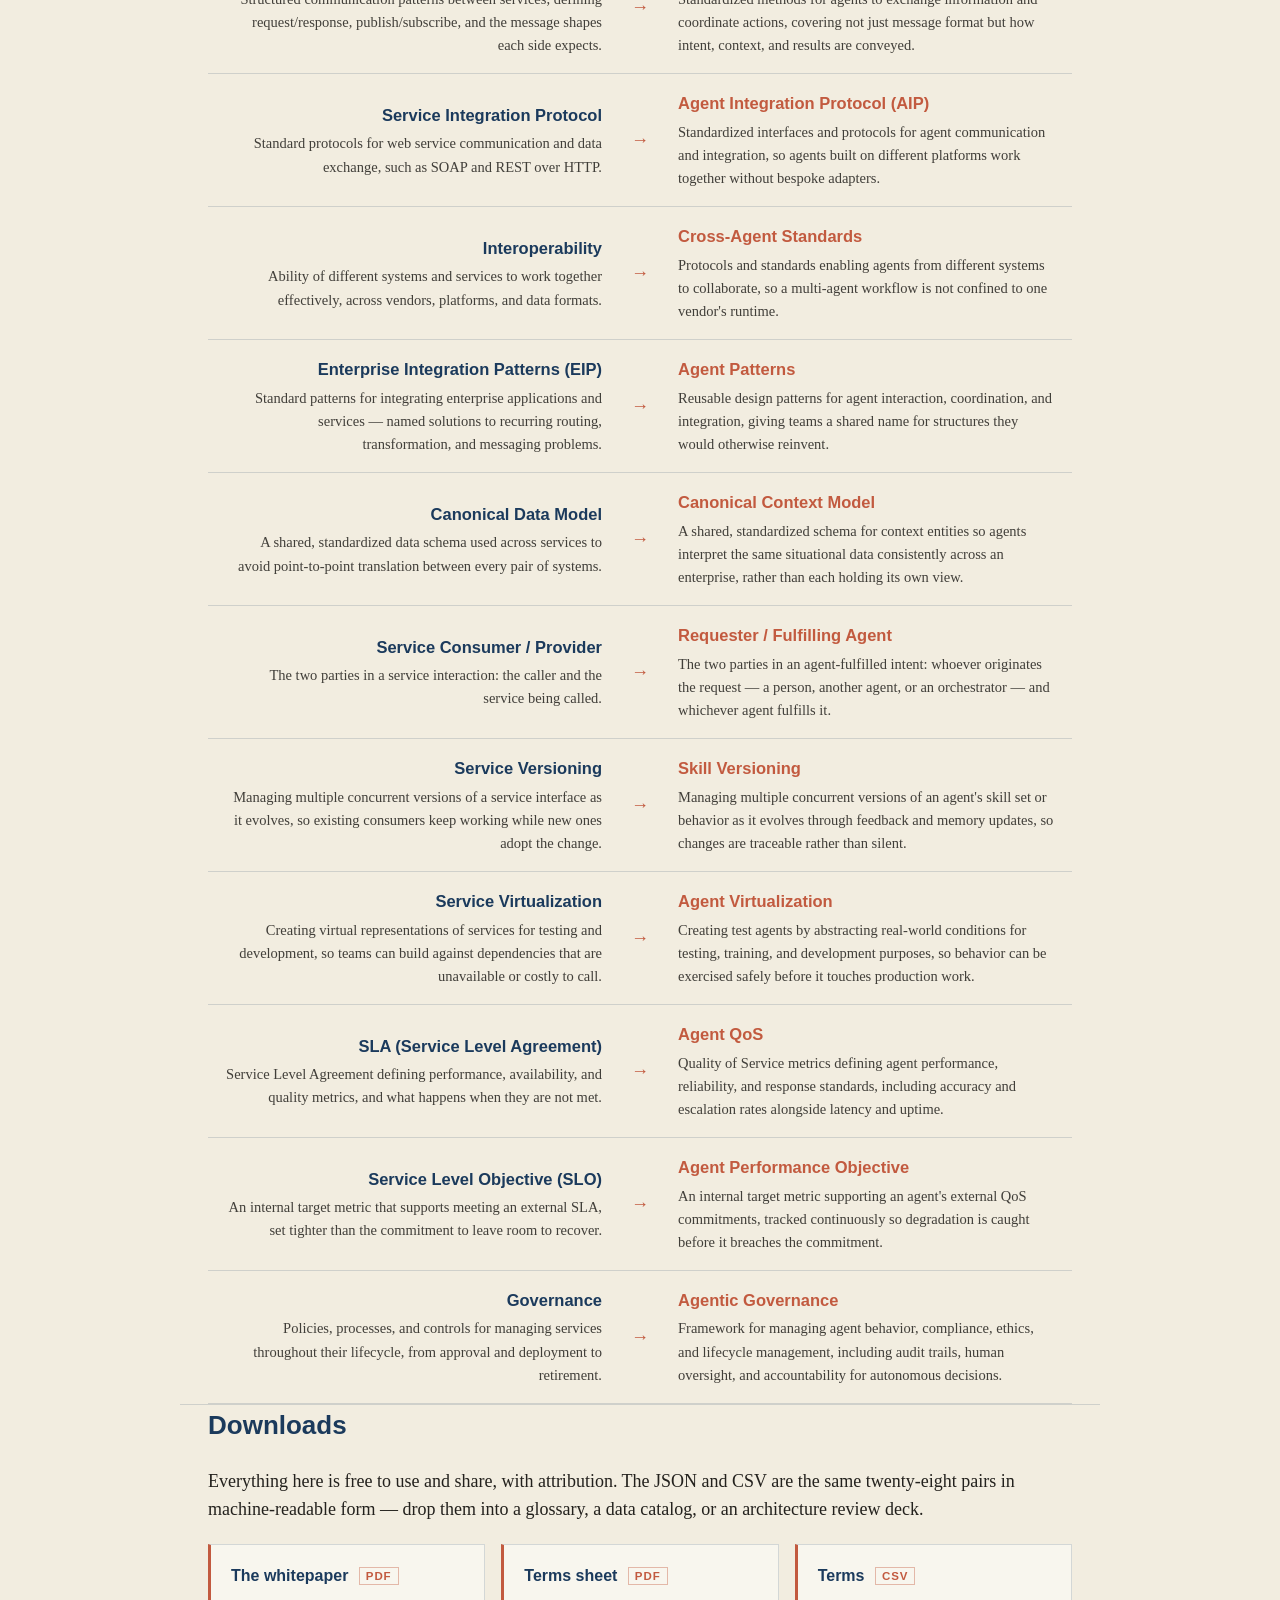
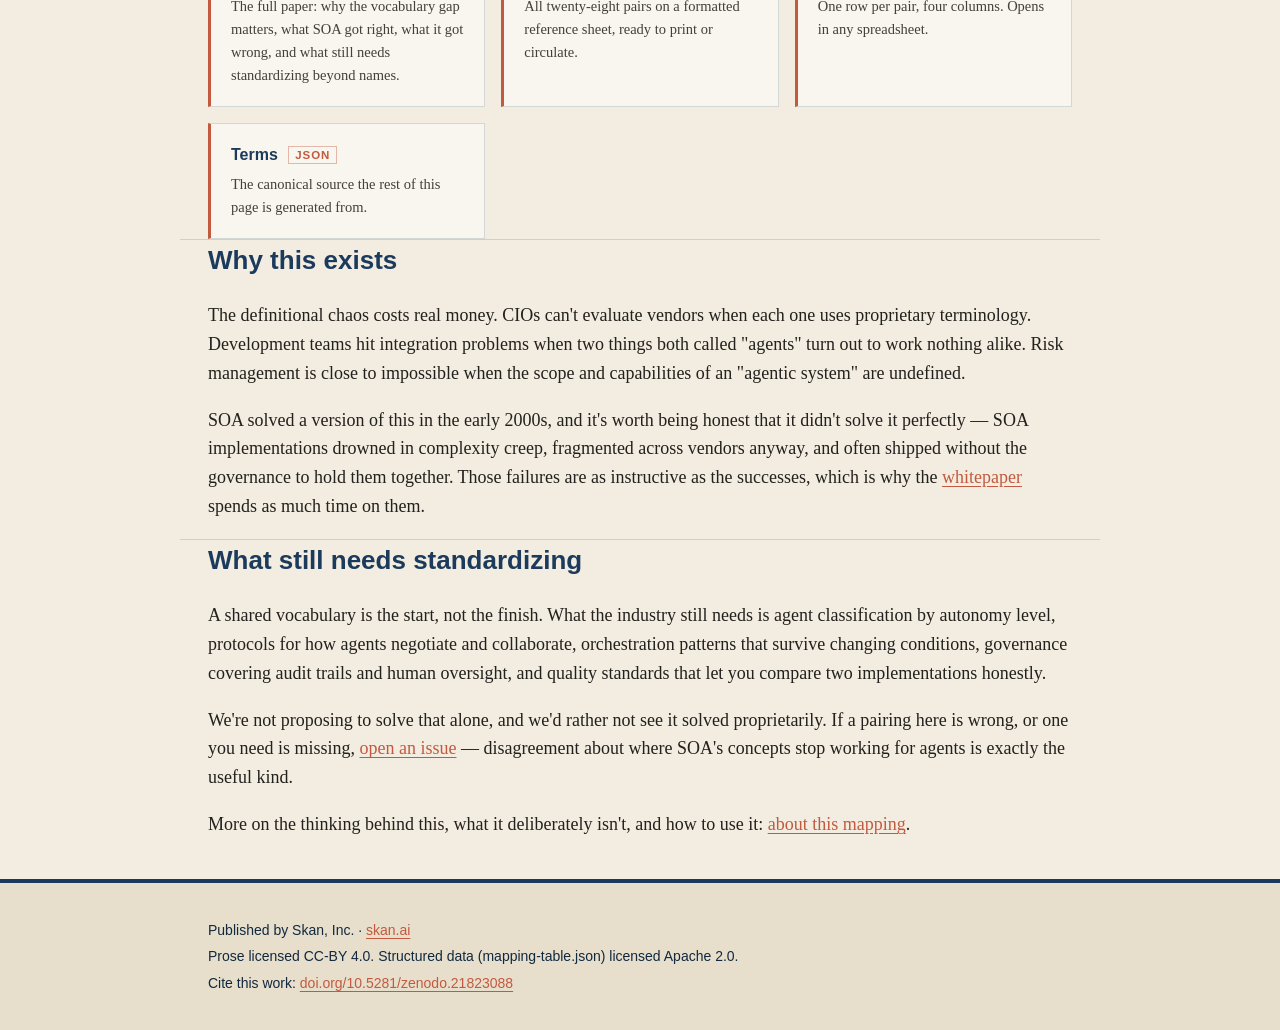
==== commit fcedb24d: "Add the Zenodo DOI Each release is archived on Zenodo, so the mapping can be cited with an identifie" ====
--- a/docs/index.html
+++ b/docs/index.html
@@ -399,6 +399,7 @@
   <div class="wrap">
     <p>Published by Skan, Inc. · <a href="https://www.skan.ai">skan.ai</a></p>
     <p>Prose licensed CC-BY 4.0. Structured data (mapping-table.json) licensed Apache 2.0.</p>
+    <p>Cite this work: <a href="https://doi.org/10.5281/zenodo.21823088">doi.org/10.5281/zenodo.21823088</a></p>
   </div>
 </footer>
 
--- a/docs/assets/style.css
+++ b/docs/assets/style.css
@@ -81,20 +81,6 @@
   color: var(--ink);
 }
 
-.status-badge {
-  display: inline-block;
-  font-family: var(--font-display);
-  font-size: 11.5px;
-  text-transform: uppercase;
-  letter-spacing: 0.08em;
-  font-weight: 700;
-  padding: 3px 9px;
-  border-radius: 3px;
-}
-.status-live { background: var(--navy); color: var(--cream); }
-.status-progress { background: transparent; color: var(--navy); border: 1.5px solid var(--navy); }
-.status-draft { background: transparent; color: var(--terracotta); border: 1.5px dashed var(--terracotta); }
-
 section { padding: 40px 0; }
 section.divider-top { border-top: 1px solid var(--rule); }
 
@@ -110,29 +96,6 @@
   font-size: 18px;
   margin: 0 0 10px;
 }
-
-.card-grid {
-  display: grid;
-  grid-template-columns: repeat(3, 1fr);
-  gap: 20px;
-}
-@media (max-width: 760px) { .card-grid { grid-template-columns: 1fr; } }
-
-.card {
-  background: #fff;
-  border: 1px solid var(--rule);
-  border-top: 3px solid var(--navy);
-  padding: 24px;
-  display: flex;
-  flex-direction: column;
-  gap: 10px;
-}
-.card.is-live { border-top-color: var(--terracotta); }
-.card h3 { display: flex; align-items: center; justify-content: space-between; gap: 8px; }
-.card p { font-size: 15.5px; margin: 0; flex-grow: 1; }
-.card .card-links { font-family: var(--font-display); font-size: 13.5px; margin-top: 8px; }
-.card .card-links a { margin-right: 14px; }
-.card .card-note { color: rgba(35, 33, 29, 0.55); font-style: italic; }
 
 footer.site {
   border-top: 4px solid var(--navy);
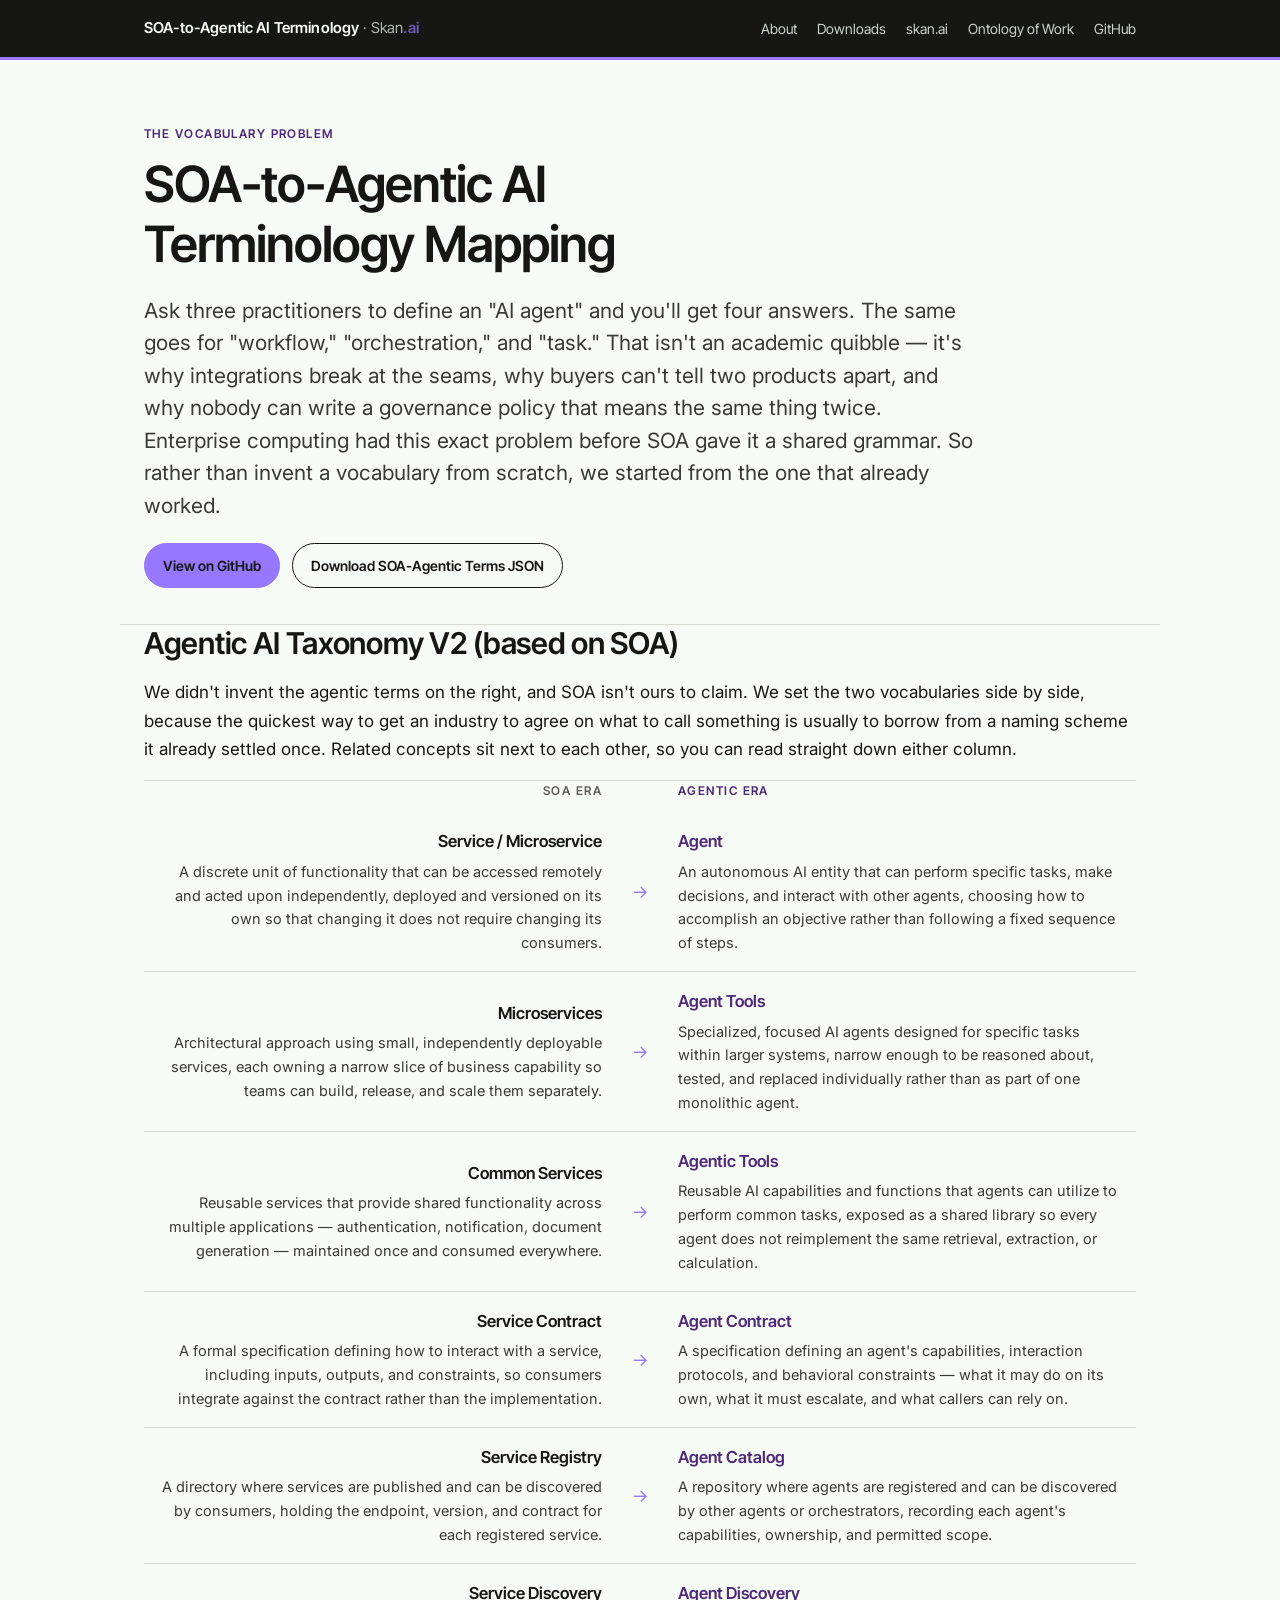
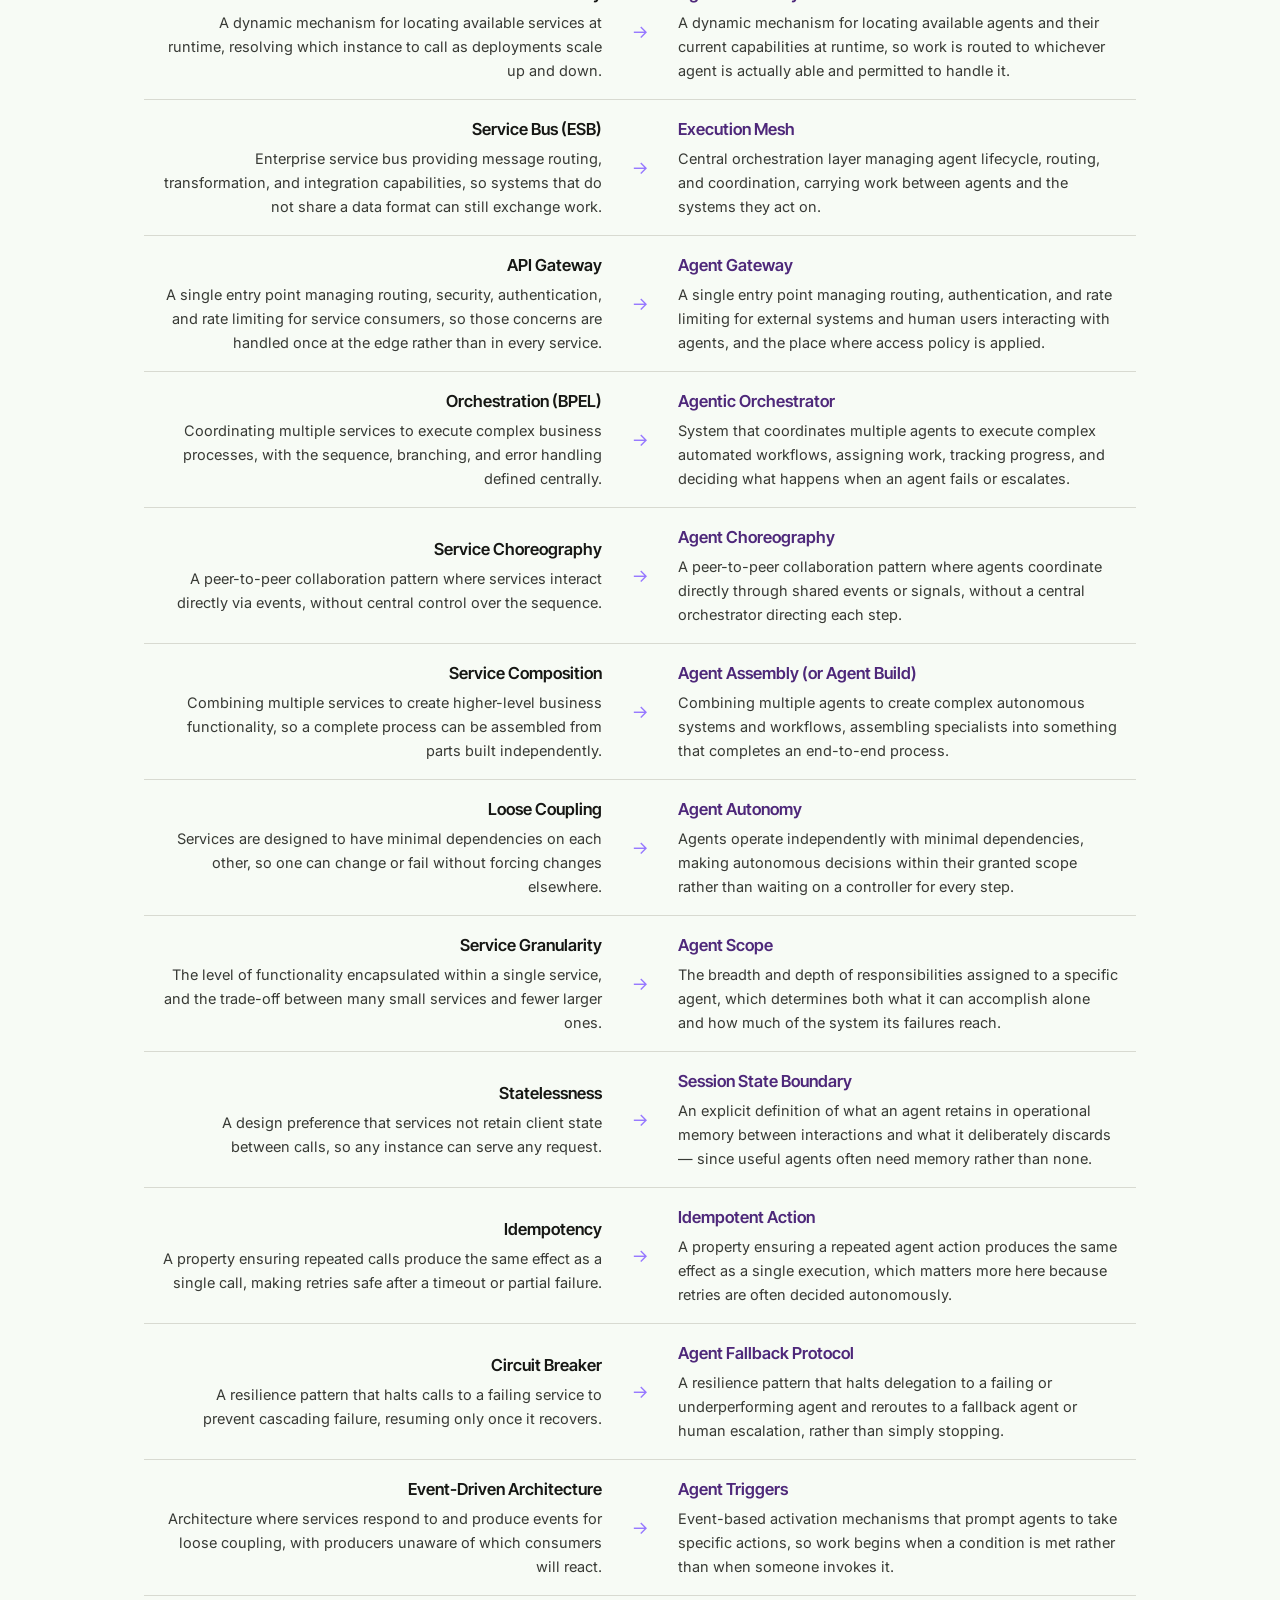
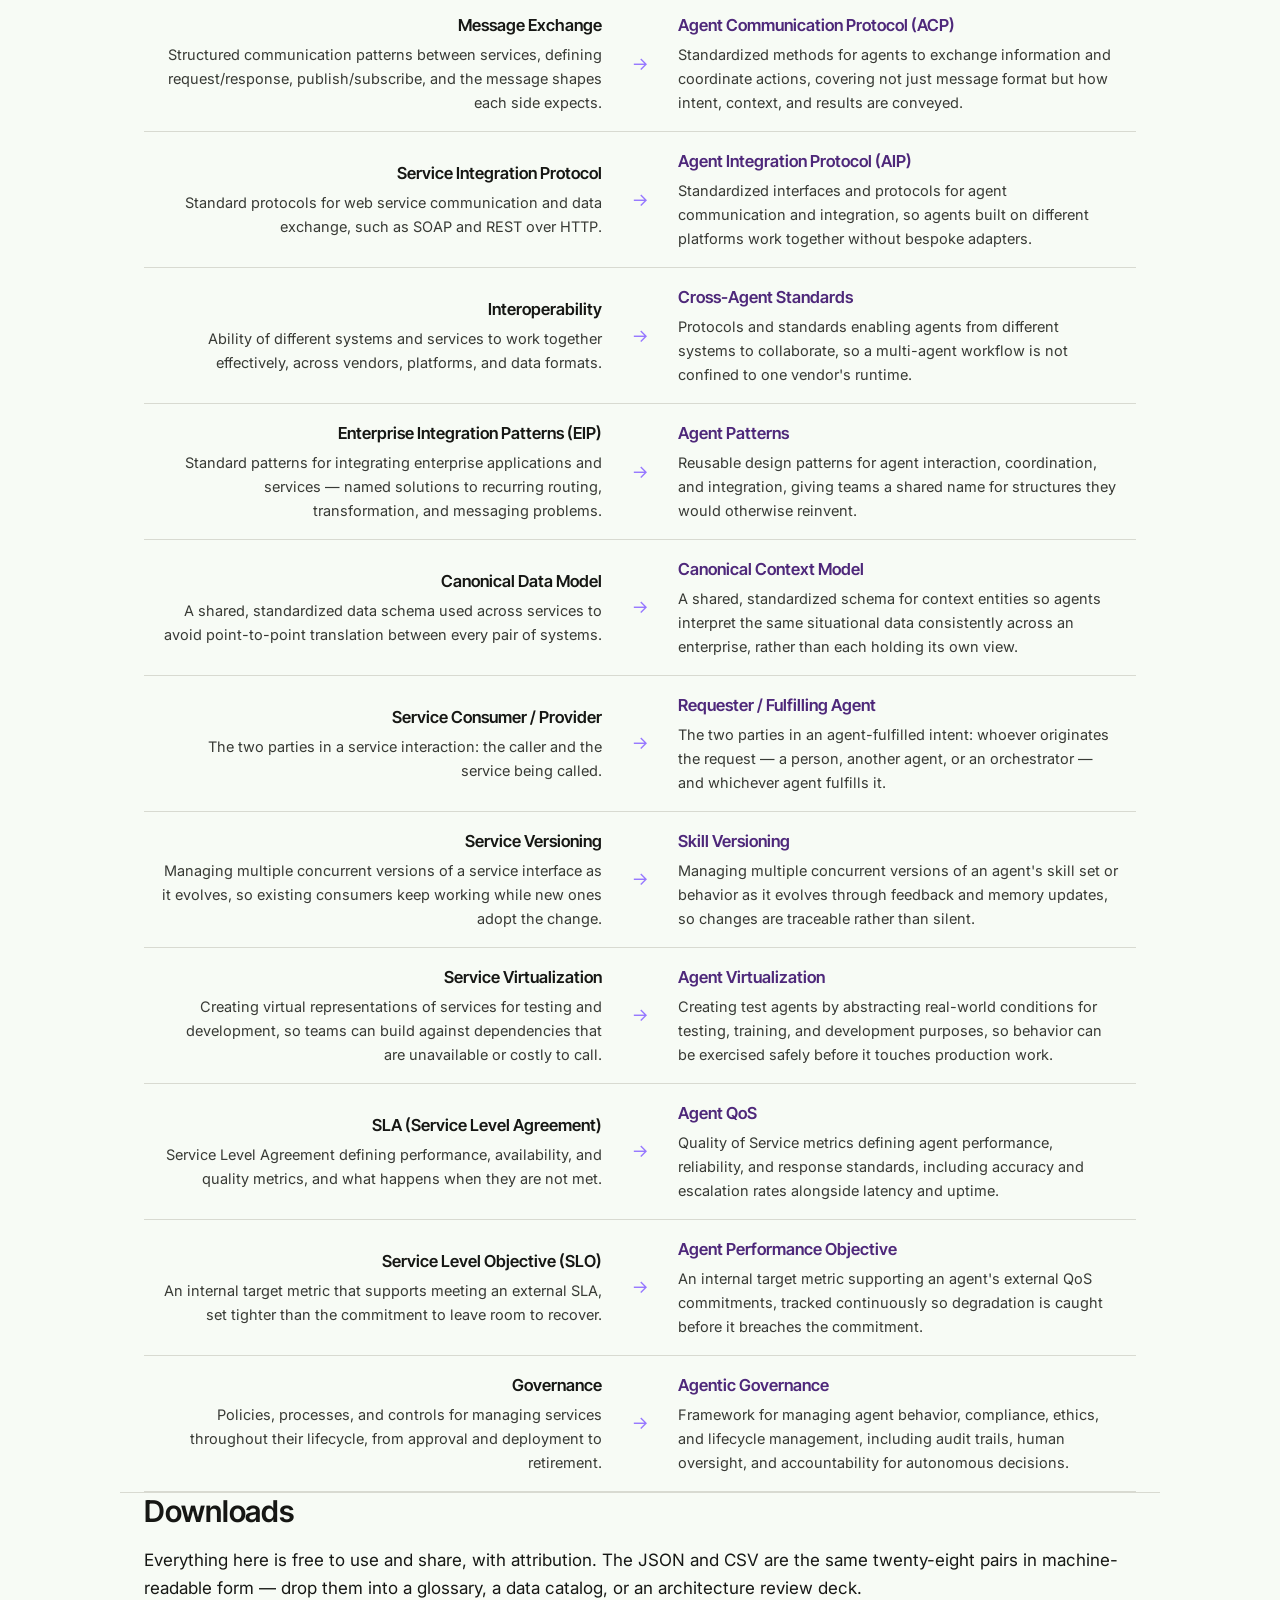
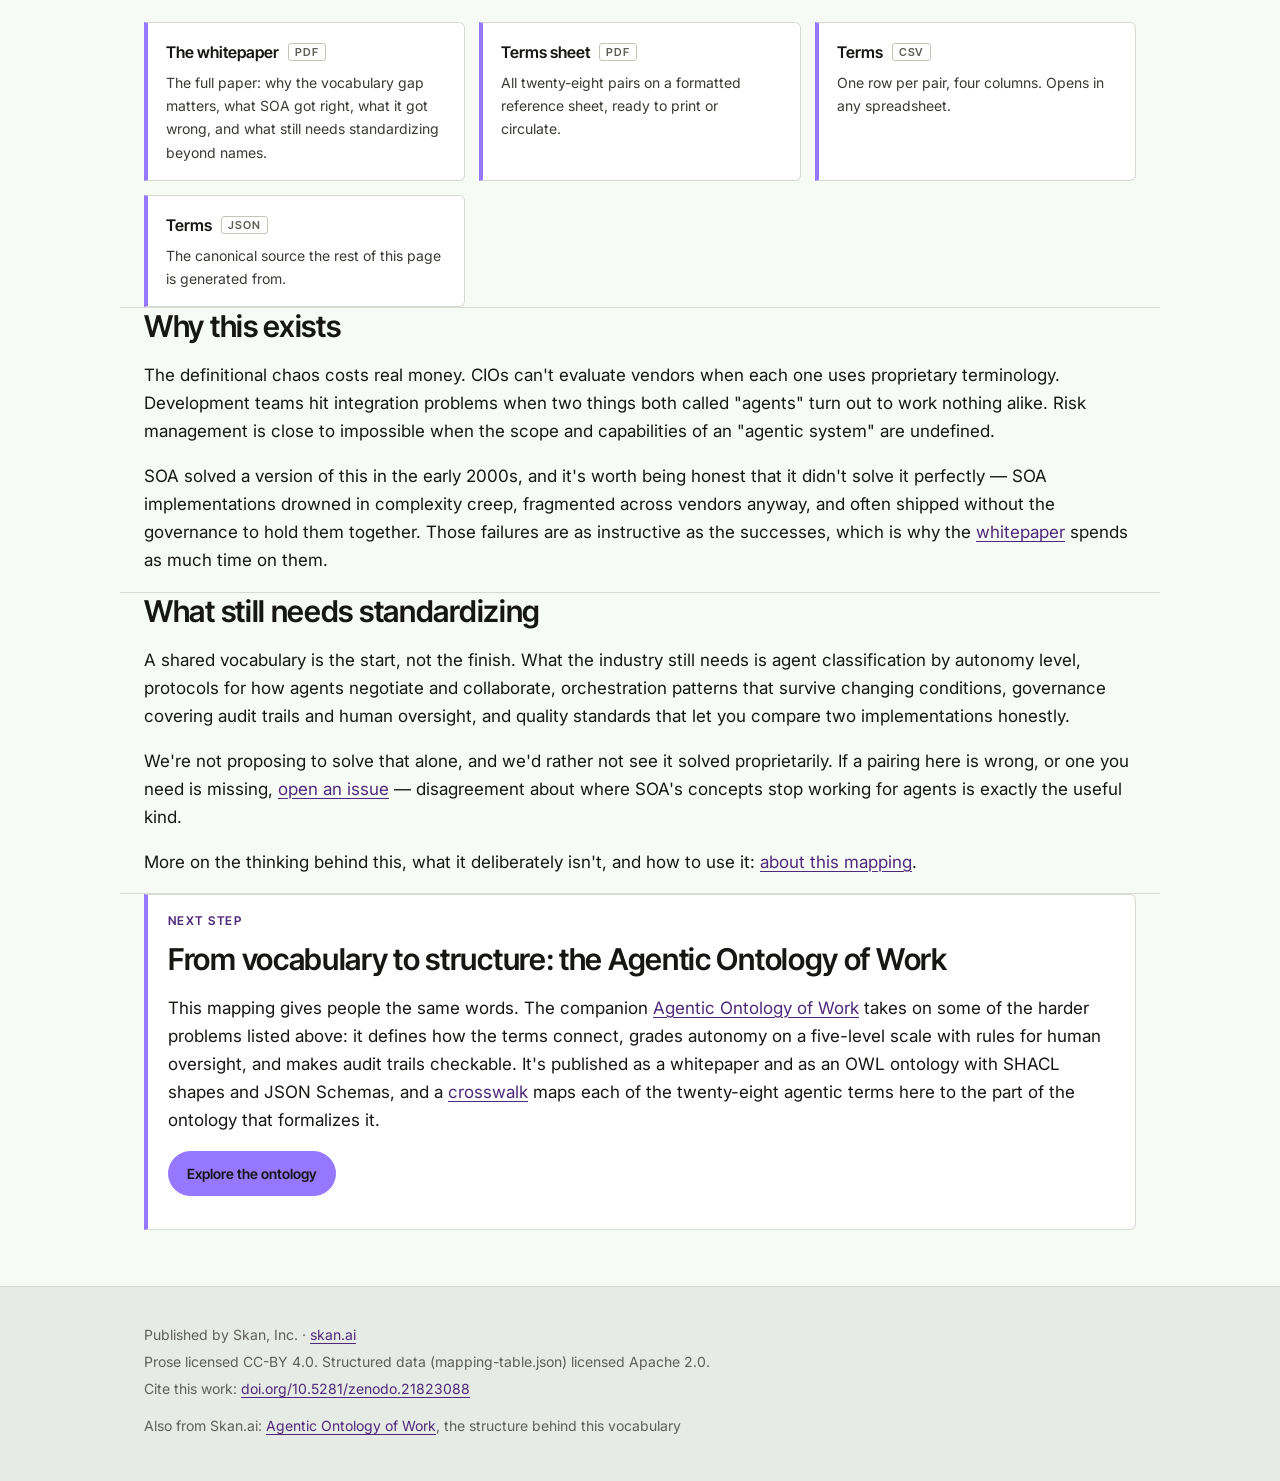
==== commit 0b11cd87: "Restyle the site in the Skan.ai palette and link the Agentic Ontology of Work Adds Dataset structure" ====
--- a/docs/index.html
+++ b/docs/index.html
@@ -11,29 +11,105 @@
 <meta property="og:title" content="SOA-to-Agentic AI Terminology Mapping">
 <meta property="og:description" content="Twenty-eight SOA concepts translated into their Agentic AI equivalents — a shared vocabulary for the agentic enterprise, from Skan.ai.">
 <meta property="og:type" content="article">
+<meta property="og:url" content="https://skandotai.github.io/soa-to-agentic-terms/">
+<meta property="og:image" content="https://skandotai.github.io/soa-to-agentic-terms/assets/social-preview.png">
+<meta property="og:image:width" content="1280">
+<meta property="og:image:height" content="640">
+<meta property="og:image:alt" content="Four SOA terms beside their agentic equivalents: Service to Agent, Service Registry to Agent Catalog, SLA to Agent QoS, Circuit Breaker to Agent Fallback.">
+<meta property="og:site_name" content="Skan.ai">
+<link rel="canonical" href="https://skandotai.github.io/soa-to-agentic-terms/">
+<meta name="twitter:card" content="summary_large_image">
+<meta name="twitter:title" content="SOA-to-Agentic AI Terminology Mapping">
+<meta name="twitter:image" content="https://skandotai.github.io/soa-to-agentic-terms/assets/social-preview.png">
+<link rel="preconnect" href="https://fonts.googleapis.com">
+<link rel="preconnect" href="https://fonts.gstatic.com" crossorigin>
+<link rel="stylesheet" href="https://fonts.googleapis.com/css2?family=Inter:wght@400;500;600&family=Inter+Tight:wght@500;600;700&family=JetBrains+Mono:wght@400&display=swap">
+<meta name="theme-color" content="#161714">
 <link rel="stylesheet" href="assets/style.css">
+<script type="application/ld+json">
+{
+  "@context": "https://schema.org",
+  "@type": "Dataset",
+  "name": "SOA-to-Agentic AI Terminology Mapping",
+  "description": "Twenty-eight Service-Oriented Architecture concepts translated into their Agentic AI equivalents: a shared vocabulary for the agentic enterprise.",
+  "url": "https://skandotai.github.io/soa-to-agentic-terms/",
+  "sameAs": "https://github.com/Skandotai/soa-to-agentic-terms",
+  "identifier": "https://doi.org/10.5281/zenodo.21823088",
+  "version": "2.0.0",
+  "datePublished": "2026-08-05",
+  "inLanguage": "en",
+  "isAccessibleForFree": true,
+  "creator": {
+    "@type": "Organization",
+    "name": "Skan, Inc.",
+    "url": "https://www.skan.ai"
+  },
+  "publisher": {
+    "@type": "Organization",
+    "name": "Skan, Inc.",
+    "url": "https://www.skan.ai"
+  },
+  "license": [
+    "https://creativecommons.org/licenses/by/4.0/",
+    "https://www.apache.org/licenses/LICENSE-2.0"
+  ],
+  "keywords": [
+    "agentic AI",
+    "service-oriented architecture",
+    "terminology",
+    "enterprise AI",
+    "AI governance"
+  ],
+  "isRelatedTo": {
+    "@type": "Dataset",
+    "name": "Agentic Ontology of Work (AOW)",
+    "url": "https://skandotai.github.io/agentic-ontology-of-work/",
+    "identifier": "https://w3id.org/aow"
+  },
+  "distribution": [
+    {
+      "@type": "DataDownload",
+      "encodingFormat": "application/json",
+      "contentUrl": "https://github.com/Skandotai/soa-to-agentic-terms/blob/main/mapping-table.json"
+    },
+    {
+      "@type": "DataDownload",
+      "encodingFormat": "text/csv",
+      "contentUrl": "https://skandotai.github.io/soa-to-agentic-terms/downloads/soa-agentic-terms.csv"
+    },
+    {
+      "@type": "DataDownload",
+      "encodingFormat": "application/pdf",
+      "contentUrl": "https://skandotai.github.io/soa-to-agentic-terms/downloads/soa-agentic-terms.pdf"
+    }
+  ]
+}
+</script>
 </head>
 <body>
+<a class="skip" href="#main">Skip to content</a>
 
 <header class="site">
   <div class="wrap">
-    <a class="brand" href="index.html">Skan<span>.ai</span> — Agentic AI Taxonomy</a>
-    <nav>
+    <a class="brand" href="index.html">SOA-to-Agentic AI Terminology <span>· Skan<b>.ai</b></span></a>
+    <nav aria-label="Site">
       <a href="about/index.html">About</a>
       <a href="#downloads">Downloads</a>
       <a href="https://www.skan.ai" target="_blank" rel="noopener">skan.ai</a>
-      <a href="https://github.com/Skan-dot-ai/soa-to-agentic-terms" target="_blank" rel="noopener">GitHub</a>
+      <a href="https://skandotai.github.io/agentic-ontology-of-work/">Ontology of Work</a>
+      <a href="https://github.com/Skandotai/soa-to-agentic-terms" target="_blank" rel="noopener">GitHub</a>
     </nav>
   </div>
 </header>
 
+<main id="main">
 <div class="hero wrap">
   <p class="eyebrow">The vocabulary problem</p>
   <h1 style="max-width: 20ch;">SOA-to-Agentic AI Terminology Mapping</h1>
   <p class="lede">Ask three practitioners to define an "AI agent" and you'll get four answers. The same goes for "workflow," "orchestration," and "task." That isn't an academic quibble — it's why integrations break at the seams, why buyers can't tell two products apart, and why nobody can write a governance policy that means the same thing twice. Enterprise computing had this exact problem before SOA gave it a shared grammar. So rather than invent a vocabulary from scratch, we started from the one that already worked.</p>
   <div class="cta-row">
-    <a class="btn primary" href="https://github.com/Skan-dot-ai/soa-to-agentic-terms" target="_blank" rel="noopener">View on GitHub</a>
-    <a class="btn" href="https://github.com/Skan-dot-ai/soa-to-agentic-terms/blob/main/mapping-table.json" target="_blank" rel="noopener">Download SOA-Agentic Terms JSON</a>
+    <a class="btn primary" href="https://github.com/Skandotai/soa-to-agentic-terms" target="_blank" rel="noopener">View on GitHub</a>
+    <a class="btn" href="https://github.com/Skandotai/soa-to-agentic-terms/blob/main/mapping-table.json" target="_blank" rel="noopener">Download SOA-Agentic Terms JSON</a>
   </div>
 </div>
 
@@ -375,7 +451,7 @@
       <p class="dl-name">Terms <span class="dl-meta">CSV</span></p>
       <p class="dl-desc">One row per pair, four columns. Opens in any spreadsheet.</p>
     </a>
-    <a class="download" href="https://github.com/Skan-dot-ai/soa-to-agentic-terms/blob/main/mapping-table.json" target="_blank" rel="noopener">
+    <a class="download" href="https://github.com/Skandotai/soa-to-agentic-terms/blob/main/mapping-table.json" target="_blank" rel="noopener">
       <p class="dl-name">Terms <span class="dl-meta">JSON</span></p>
       <p class="dl-desc">The canonical source the rest of this page is generated from.</p>
     </a>
@@ -391,15 +467,27 @@
 <section class="wrap divider-top">
   <h2>What still needs standardizing</h2>
   <p>A shared vocabulary is the start, not the finish. What the industry still needs is agent classification by autonomy level, protocols for how agents negotiate and collaborate, orchestration patterns that survive changing conditions, governance covering audit trails and human oversight, and quality standards that let you compare two implementations honestly.</p>
-  <p>We're not proposing to solve that alone, and we'd rather not see it solved proprietarily. If a pairing here is wrong, or one you need is missing, <a href="https://github.com/Skan-dot-ai/soa-to-agentic-terms/issues" target="_blank" rel="noopener">open an issue</a> — disagreement about where SOA's concepts stop working for agents is exactly the useful kind.</p>
+  <p>We're not proposing to solve that alone, and we'd rather not see it solved proprietarily. If a pairing here is wrong, or one you need is missing, <a href="https://github.com/Skandotai/soa-to-agentic-terms/issues" target="_blank" rel="noopener">open an issue</a> — disagreement about where SOA's concepts stop working for agents is exactly the useful kind.</p>
   <p>More on the thinking behind this, what it deliberately isn't, and how to use it: <a href="about/index.html">about this mapping</a>.</p>
 </section>
+
+<section class="wrap divider-top" id="next">
+  <div class="callout">
+    <p class="eyebrow">Next step</p>
+    <h2>From vocabulary to structure: the Agentic Ontology of Work</h2>
+    <p>This mapping gives people the same words. The companion <a href="https://skandotai.github.io/agentic-ontology-of-work/">Agentic Ontology of Work</a> takes on some of the harder problems listed above: it defines how the terms connect, grades autonomy on a five-level scale with rules for human oversight, and makes audit trails checkable. It's published as a whitepaper and as an OWL ontology with SHACL shapes and JSON Schemas, and a <a href="https://github.com/Skandotai/agentic-ontology-of-work/blob/main/crosswalks/soa-to-agentic-terms.csv">crosswalk</a> maps each of the twenty-eight agentic terms here to the part of the ontology that formalizes it.</p>
+    <p><a class="btn primary" href="https://skandotai.github.io/agentic-ontology-of-work/">Explore the ontology</a></p>
+  </div>
+</section>
+
+</main>
 
 <footer class="site">
   <div class="wrap">
     <p>Published by Skan, Inc. · <a href="https://www.skan.ai">skan.ai</a></p>
     <p>Prose licensed CC-BY 4.0. Structured data (mapping-table.json) licensed Apache 2.0.</p>
     <p>Cite this work: <a href="https://doi.org/10.5281/zenodo.21823088">doi.org/10.5281/zenodo.21823088</a></p>
+    <p class="family">Also from Skan.ai: <a href="https://skandotai.github.io/agentic-ontology-of-work/">Agentic Ontology of Work</a>, the structure behind this vocabulary</p>
   </div>
 </footer>
 
--- a/docs/assets/style.css
+++ b/docs/assets/style.css
@@ -1,218 +1,417 @@
+/*
+ * Shared stylesheet for Skan.ai's open agentic-AI reference projects
+ * (the Agentic Ontology of Work and the SOA-to-Agentic terminology mapping).
+ * Palette follows skan.ai: grape and amethyst accents on stone neutrals,
+ * with night for dark surfaces. Typefaces are open substitutes for the
+ * brand's commercial fonts.
+ */
+
 :root {
-  --navy: #1B3A5C;
-  --navy-deep: #12283F;
-  --terracotta: #C25A3F;
-  --terracotta-soft: #E0937E;
-  --cream: #F2EDE0;
-  --cream-dim: #E7DFCC;
-  --ink: #23211D;
-  --rule: rgba(27, 58, 92, 0.16);
-  --font-display: Arial, "Helvetica Neue", sans-serif;
-  --font-body: Georgia, "Times New Roman", serif;
+  --grape: #9677ff;
+  --amethyst: #4e287a;
+  --night: #161714;
+  --sky: #97c8ff;
+  --coral: #ff5a5a;
+  --stone-25: #f7fbf5;
+  --stone-50: #e7ebe5;
+  --stone-75: #d8dad1;
+  --stone-100: #c3c6bb;
+  --sand-25: #f6f4f0;
+
+  --bg: var(--stone-25);
+  --surface: #ffffff;
+  --surface-2: var(--stone-50);
+  --ink: var(--night);
+  --ink-2: #383a35;
+  --muted: #5e5f58;
+  --rule: var(--stone-75);
+  --rule-strong: var(--stone-100);
+  --link: var(--amethyst);
+  --link-hover: #7a4fc0;
+  --accent: var(--grape);
+  --accent-ink: var(--night);
+  --header-bg: var(--night);
+  --header-ink: var(--stone-25);
+  --code-bg: #eef1ec;
+
+  --layer-perception: var(--sky);
+  --layer-cognition: var(--grape);
+  --layer-execution: var(--amethyst);
+  --layer-assurance: var(--coral);
+  --layer-perception-ink: var(--night);
+  --layer-cognition-ink: var(--night);
+  --layer-execution-ink: #ffffff;
+  --layer-assurance-ink: var(--night);
+
+  --font-display: "Inter Tight", "Helvetica Neue", Arial, sans-serif;
+  --font-body: "Inter", "Helvetica Neue", Arial, sans-serif;
+  --font-mono: "JetBrains Mono", "SFMono-Regular", Consolas, monospace;
+  color-scheme: light;
+}
+
+@media (prefers-color-scheme: dark) {
+  :root:not([data-theme="light"]) {
+    --bg: var(--night);
+    --surface: #1e1f1b;
+    --surface-2: #262822;
+    --ink: #eef1ec;
+    --ink-2: #d8dad1;
+    --muted: #a9aba2;
+    --rule: #34362f;
+    --rule-strong: #4a4b44;
+    --link: #b9a6ff;
+    --link-hover: #d6cbff;
+    --header-bg: #0e0f0c;
+    --code-bg: #23251f;
+    --layer-execution: #7a4fc0;
+    color-scheme: dark;
+  }
+}
+:root[data-theme="dark"] {
+  --bg: var(--night);
+  --surface: #1e1f1b;
+  --surface-2: #262822;
+  --ink: #eef1ec;
+  --ink-2: #d8dad1;
+  --muted: #a9aba2;
+  --rule: #34362f;
+  --rule-strong: #4a4b44;
+  --link: #b9a6ff;
+  --link-hover: #d6cbff;
+  --header-bg: #0e0f0c;
+  --code-bg: #23251f;
+  --layer-execution: #7a4fc0;
+  color-scheme: dark;
 }
 
 * { box-sizing: border-box; }
-
-html { scroll-behavior: smooth; }
-
+html { scroll-behavior: smooth; -webkit-text-size-adjust: 100%; }
 body {
   margin: 0;
-  background: var(--cream);
+  background: var(--bg);
   color: var(--ink);
   font-family: var(--font-body);
-  font-size: 18px;
-  line-height: 1.6;
-}
-
-a { color: var(--terracotta); text-decoration-thickness: 1px; text-underline-offset: 3px; }
-a:hover { color: var(--navy); }
-
-.wrap { max-width: 920px; margin: 0 auto; padding: 0 28px; }
-
+  font-size: 17px;
+  line-height: 1.65;
+  overflow-wrap: break-word;
+}
+img, svg { max-width: 100%; }
+
+a { color: var(--link); text-decoration-thickness: 1px; text-underline-offset: 3px; }
+a:hover { color: var(--link-hover); }
+a:focus-visible, button:focus-visible, .download:focus-visible, summary:focus-visible {
+  outline: 2px solid var(--accent);
+  outline-offset: 3px;
+  border-radius: 2px;
+}
+
+.wrap { max-width: 1040px; margin: 0 auto; padding: 0 24px; }
+.wrap.narrow { max-width: 780px; }
+@media (max-width: 640px) { .wrap { padding: 0 16px; } }
+
+.skip { position: absolute; left: -9999px; }
+.skip:focus { left: 16px; top: 8px; background: var(--surface); padding: 6px 10px; z-index: 10; }
+
+/* --- Header and footer --- */
 header.site {
-  background: var(--navy);
-  color: var(--cream);
-  padding: 20px 0;
-  border-bottom: 4px solid var(--terracotta);
-}
-header.site .wrap { display: flex; align-items: baseline; justify-content: space-between; flex-wrap: wrap; gap: 8px; }
+  background: var(--header-bg);
+  color: var(--header-ink);
+  padding: 16px 0;
+  border-bottom: 3px solid var(--grape);
+}
+header.site .wrap { display: flex; align-items: center; justify-content: space-between; flex-wrap: wrap; gap: 8px 24px; }
 header.site .brand {
   font-family: var(--font-display);
-  font-weight: 700;
-  letter-spacing: 0.02em;
+  font-weight: 600;
+  letter-spacing: 0.01em;
   font-size: 15px;
-  text-transform: uppercase;
-  color: var(--cream);
+  color: var(--header-ink);
   text-decoration: none;
 }
-header.site .brand span { color: var(--terracotta-soft); }
+header.site .brand b { color: var(--grape); font-weight: 600; }
+header.site .brand span { opacity: 0.7; font-weight: 400; }
+header.site nav { display: flex; flex-wrap: wrap; gap: 4px 20px; }
 header.site nav a {
-  color: var(--cream);
-  opacity: 0.85;
+  color: var(--header-ink);
+  opacity: 0.82;
   font-family: var(--font-display);
   font-size: 14px;
-  margin-left: 20px;
   text-decoration: none;
 }
-header.site nav a:hover { opacity: 1; color: var(--terracotta-soft); }
-
+header.site nav a:hover, header.site nav a[aria-current="page"] { opacity: 1; color: var(--grape); }
+
+footer.site {
+  border-top: 1px solid var(--rule);
+  background: var(--surface-2);
+  padding: 32px 0 40px;
+  margin-top: 56px;
+  font-size: 14px;
+  color: var(--muted);
+}
+footer.site p { margin: 4px 0; }
+footer.site .family { margin-top: 14px; }
+
+/* --- Type --- */
 .eyebrow {
   font-family: var(--font-display);
   text-transform: uppercase;
-  letter-spacing: 0.14em;
-  font-size: 12.5px;
-  color: var(--terracotta);
-  font-weight: 700;
+  letter-spacing: 0.12em;
+  font-size: 12px;
+  font-weight: 600;
+  color: var(--link);
   margin: 0 0 10px;
 }
-
-.hero { padding: 64px 0 40px; }
-.hero h1 {
+h1, h2, h3, h4 { font-family: var(--font-display); color: var(--ink); line-height: 1.2; letter-spacing: -0.01em; }
+h1 { font-size: clamp(32px, 5.2vw, 50px); font-weight: 600; margin: 0 0 18px; letter-spacing: -0.02em; }
+h2 { font-size: clamp(24px, 3.2vw, 30px); font-weight: 600; margin: 0 0 16px; }
+h3 { font-size: 19px; font-weight: 600; margin: 28px 0 8px; }
+h4 { font-size: 16px; font-weight: 600; margin: 20px 0 6px; }
+p.lede { font-size: clamp(18px, 2.2vw, 21px); line-height: 1.55; max-width: 64ch; color: var(--ink-2); }
+.muted { color: var(--muted); }
+.small { font-size: 14px; }
+
+.hero { padding-top: 64px; padding-bottom: 36px; }
+.hero h1 { max-width: 18ch; }
+.hero .meta { font-size: 14px; color: var(--muted); margin-top: 18px; }
+
+section { padding-top: 44px; padding-bottom: 44px; }
+section.divider-top { border-top: 1px solid var(--rule); }
+
+/* --- Buttons --- */
+.cta-row { display: flex; gap: 12px; flex-wrap: wrap; margin-top: 20px; }
+.btn {
   font-family: var(--font-display);
-  font-size: 42px;
-  line-height: 1.15;
-  margin: 0 0 18px;
-  color: var(--navy);
-  max-width: 14ch;
-}
-.hero p.lede {
-  font-size: 20px;
-  max-width: 62ch;
+  font-size: 14px;
+  font-weight: 600;
+  text-decoration: none;
+  padding: 10px 18px;
+  border: 1.5px solid var(--ink);
+  border-radius: 999px;
   color: var(--ink);
-}
-
-section { padding: 40px 0; }
-section.divider-top { border-top: 1px solid var(--rule); }
-
-h2 {
+  display: inline-block;
+  background: transparent;
+}
+.btn:hover { background: var(--ink); color: var(--bg); }
+.btn.primary { background: var(--grape); border-color: var(--grape); color: var(--night); }
+.btn.primary:hover { background: var(--amethyst); border-color: var(--amethyst); color: #fff; }
+
+/* --- Code --- */
+code, pre { font-family: var(--font-mono); font-size: 13.5px; }
+code { background: var(--code-bg); padding: 1px 5px; border-radius: 4px; }
+pre {
+  background: var(--code-bg);
+  padding: 16px 18px;
+  overflow-x: auto;
+  border-left: 3px solid var(--grape);
+  border-radius: 0 6px 6px 0;
+  line-height: 1.5;
+}
+pre code { background: none; padding: 0; }
+
+/* --- Tables --- */
+.table-scroll { overflow-x: auto; margin: 16px 0 24px; }
+table { border-collapse: collapse; width: 100%; font-size: 15px; }
+th, td { text-align: left; vertical-align: top; padding: 9px 12px; border-bottom: 1px solid var(--rule); }
+th { font-family: var(--font-display); font-weight: 600; font-size: 13px; letter-spacing: 0.02em; color: var(--muted); border-bottom: 1.5px solid var(--rule-strong); }
+td code { white-space: nowrap; }
+
+/* --- Layer chips and cards --- */
+.chip {
+  display: inline-block;
   font-family: var(--font-display);
-  color: var(--navy);
-  font-size: 26px;
-  margin: 0 0 20px;
-}
-h3 {
-  font-family: var(--font-display);
-  color: var(--navy);
-  font-size: 18px;
-  margin: 0 0 10px;
-}
-
-footer.site {
-  border-top: 4px solid var(--navy);
-  background: var(--cream-dim);
-  padding: 32px 0;
-  margin-top: 40px;
-}
-footer.site p { font-size: 14px; color: var(--navy-deep); margin: 4px 0; }
-footer.site .wrap { font-family: var(--font-display); }
-
-/* --- Rosetta table (the mapping's signature element) --- */
-.rosetta {
+  font-size: 12px;
+  font-weight: 600;
+  letter-spacing: 0.04em;
+  padding: 2px 10px;
+  border-radius: 999px;
+  background: var(--surface-2);
+  color: var(--ink-2);
+  vertical-align: 2px;
+}
+.chip.perception { background: var(--layer-perception); color: var(--layer-perception-ink); }
+.chip.cognition { background: var(--layer-cognition); color: var(--layer-cognition-ink); }
+.chip.execution { background: var(--layer-execution); color: var(--layer-execution-ink); }
+.chip.assurance { background: var(--layer-assurance); color: var(--layer-assurance-ink); }
+.chip.new { background: transparent; border: 1px solid var(--rule-strong); color: var(--muted); }
+
+.layers { display: grid; grid-template-columns: repeat(4, minmax(0, 1fr)); gap: 16px; margin-top: 24px; }
+@media (max-width: 900px) { .layers { grid-template-columns: repeat(2, minmax(0, 1fr)); } }
+@media (max-width: 540px) { .layers { grid-template-columns: 1fr; } }
+.layer {
+  background: var(--surface);
+  border: 1px solid var(--rule);
+  border-top: 5px solid var(--layer-color, var(--grape));
+  border-radius: 6px;
+  padding: 16px 18px 18px;
+}
+.layer.perception { --layer-color: var(--layer-perception); }
+.layer.cognition { --layer-color: var(--layer-cognition); }
+.layer.execution { --layer-color: var(--layer-execution); }
+.layer.assurance { --layer-color: var(--layer-assurance); }
+.layer h3 { margin: 0 0 4px; }
+.layer .q { font-size: 14px; color: var(--muted); margin: 0 0 12px; }
+.layer ul { list-style: none; margin: 0; padding: 0; }
+.layer li { padding: 3px 0; font-size: 15px; }
+.layer li a { text-decoration: none; }
+.layer li a:hover { text-decoration: underline; }
+
+.cards { display: grid; grid-template-columns: repeat(auto-fill, minmax(280px, 1fr)); gap: 14px; margin-top: 18px; }
+.card {
   display: block;
-  border-top: 1px solid var(--rule);
-}
+  background: var(--surface);
+  border: 1px solid var(--rule);
+  border-radius: 6px;
+  padding: 16px 18px;
+  text-decoration: none;
+  color: inherit;
+}
+a.card:hover { border-color: var(--grape); }
+.card .name { font-family: var(--font-display); font-weight: 600; font-size: 17px; margin: 0 0 4px; color: var(--ink); }
+.card p { margin: 0; font-size: 14.5px; color: var(--ink-2); }
+
+/* --- The ontology graph --- */
+figure.graph { margin: 24px 0 8px; }
+.graph-scroll { overflow-x: auto; background: var(--surface); border: 1px solid var(--rule); border-radius: 8px; }
+.graph-scroll svg { display: block; min-width: 820px; width: 100%; height: auto; }
+figure.graph figcaption { font-size: 14px; color: var(--muted); margin-top: 10px; }
+.g-col-title { font-family: var(--font-display); font-weight: 600; font-size: 13px; letter-spacing: 0.1em; text-transform: uppercase; fill: var(--muted); }
+.g-band { fill: var(--surface-2); opacity: 0.55; }
+.g-node rect { fill: var(--surface); stroke: var(--rule-strong); stroke-width: 1.2; rx: 6; }
+.g-node .dot { stroke: none; }
+.g-node text { font-family: var(--font-display); font-size: 14px; font-weight: 500; fill: var(--ink); }
+.g-node.abstract text { font-style: italic; }
+.g-node:hover rect, .g-node:focus rect, .g-node.hl rect { stroke: var(--grape); stroke-width: 2.2; }
+.g-node:focus { outline: none; }
+.g-edge { fill: none; stroke: var(--rule-strong); stroke-width: 1.2; opacity: 0; transition: opacity 0.15s; }
+.g-edge.spine { opacity: 0.9; }
+.g-edge.sub { stroke-dasharray: 3 3; }
+svg.focusing .g-node:not(.hl) { opacity: 0.35; }
+svg.focusing .g-edge { opacity: 0; }
+svg.focusing .g-edge.hl { opacity: 1; stroke: var(--grape); stroke-width: 1.8; }
+.graph-hint { font-size: 13px; color: var(--muted); }
+.g-info { min-height: 3.2em; margin: 10px 0 0; font-size: 14.5px; color: var(--ink-2); }
+.g-info b { font-family: var(--font-display); color: var(--ink); }
+
+/* --- Assurance scale --- */
+.scale { display: grid; grid-template-columns: repeat(5, minmax(0, 1fr)); gap: 8px; margin: 22px 0 10px; }
+@media (max-width: 760px) { .scale { grid-template-columns: 1fr; } }
+.step {
+  background: var(--surface);
+  border: 1px solid var(--rule);
+  border-radius: 6px;
+  padding: 14px 14px 16px;
+  position: relative;
+  overflow: hidden;
+}
+.step::before {
+  content: "";
+  position: absolute; left: 0; top: 0; height: 5px;
+  width: calc(20% * (var(--n) + 1));
+  background: var(--grape);
+}
+.step .lvl { font-family: var(--font-display); font-weight: 700; font-size: 22px; margin: 4px 0 0; }
+.step .nm { font-family: var(--font-display); font-weight: 600; margin: 0 0 8px; }
+.step p { font-size: 14px; margin: 0 0 6px; color: var(--ink-2); }
+.step .floor { font-size: 12.5px; color: var(--muted); margin-top: 8px; }
+
+/* --- Gates --- */
+.gates { counter-reset: gate; list-style: none; padding: 0; display: grid; grid-template-columns: repeat(auto-fit, minmax(210px, 1fr)); gap: 12px; }
+.gates li { background: var(--surface); border: 1px solid var(--rule); border-radius: 6px; padding: 14px 16px; font-size: 14.5px; }
+.gates li::before { counter-increment: gate; content: counter(gate); display: inline-block; width: 24px; height: 24px; line-height: 24px; text-align: center; border-radius: 50%; background: var(--grape); color: var(--night); font-family: var(--font-display); font-weight: 700; font-size: 13px; margin-bottom: 6px; }
+.gates b { display: block; font-family: var(--font-display); }
+
+/* --- Downloads --- */
+.download-grid { display: grid; grid-template-columns: repeat(auto-fit, minmax(240px, 1fr)); gap: 14px; margin-top: 20px; }
+.download {
+  display: block;
+  background: var(--surface);
+  border: 1px solid var(--rule);
+  border-left: 4px solid var(--grape);
+  border-radius: 0 6px 6px 0;
+  padding: 16px 18px;
+  text-decoration: none;
+  color: inherit;
+}
+.download:hover { border-left-color: var(--amethyst); background: var(--surface-2); }
+.download .dl-name { font-family: var(--font-display); font-weight: 600; font-size: 16px; margin: 0 0 6px; color: var(--ink); }
+.download .dl-meta { font-size: 11px; letter-spacing: 0.08em; color: var(--muted); border: 1px solid var(--rule-strong); padding: 1px 6px; margin-left: 6px; vertical-align: 2px; border-radius: 3px; }
+.download .dl-desc { font-size: 14px; color: var(--ink-2); margin: 0; }
+
+/* --- Standards strip --- */
+.standards { display: flex; flex-wrap: wrap; gap: 8px; margin-top: 16px; }
+.standards span { font-family: var(--font-display); font-size: 13.5px; border: 1px solid var(--rule-strong); border-radius: 999px; padding: 4px 12px; background: var(--surface); }
+
+/* --- Entity pages --- */
+.crumbs { font-size: 14px; color: var(--muted); margin: 28px 0 0; }
+.crumbs a { color: var(--muted); }
+.entity-head { padding: 18px 0 8px; }
+.entity-head h1 { margin-bottom: 10px; }
+.entity-head .facts { display: flex; flex-wrap: wrap; gap: 8px 14px; align-items: center; font-size: 14px; color: var(--muted); }
+.definition { font-size: clamp(19px, 2.4vw, 23px); line-height: 1.5; max-width: 60ch; margin: 22px 0 8px; font-family: var(--font-display); font-weight: 450; }
+.purpose { max-width: 66ch; color: var(--ink-2); }
+.notes { border-left: 3px solid var(--rule-strong); padding: 2px 0 2px 16px; color: var(--ink-2); }
+.pager { display: flex; justify-content: space-between; gap: 16px; border-top: 1px solid var(--rule); margin-top: 40px; padding-top: 18px; font-family: var(--font-display); }
+.inherited td { color: var(--muted); }
+
+/* --- Reference page --- */
+.ref-item { border-top: 1px solid var(--rule); padding: 14px 0; scroll-margin-top: 16px; }
+.ref-item h3 { margin: 0 0 4px; font-size: 17px; }
+.ref-item h3 code { font-size: 15px; }
+.ref-item p { margin: 4px 0; font-size: 15px; }
+.ref-item:target { background: color-mix(in srgb, var(--grape) 12%, transparent); padding-left: 12px; border-radius: 4px; }
+
+/* --- Long-form (whitepaper) --- */
+.prose { max-width: 780px; }
+.prose h2 { margin-top: 56px; padding-top: 18px; border-top: 1px solid var(--rule); scroll-margin-top: 16px; }
+.prose h3 { scroll-margin-top: 16px; }
+.prose hr { display: none; }
+.prose li { margin: 4px 0; }
+.prose blockquote { margin: 16px 0; padding-left: 16px; border-left: 3px solid var(--grape); color: var(--ink-2); }
+.toc { background: var(--surface); border: 1px solid var(--rule); border-radius: 6px; padding: 12px 18px; margin: 24px 0; }
+.toc summary { font-family: var(--font-display); font-weight: 600; cursor: pointer; }
+.toc ol { columns: 2; column-gap: 32px; padding-left: 20px; font-size: 15px; }
+@media (max-width: 640px) { .toc ol { columns: 1; } }
+
+.two-col { display: grid; grid-template-columns: minmax(0, 1fr) minmax(0, 1fr); gap: 32px; }
+@media (max-width: 800px) { .two-col { grid-template-columns: 1fr; } }
+
+.callout { background: var(--surface); border: 1px solid var(--rule); border-left: 4px solid var(--grape); border-radius: 0 6px 6px 0; padding: 16px 20px; }
+
+/* --- SOA mapping (Rosetta table) --- */
+.rosetta { display: block; border-top: 1px solid var(--rule); }
 .rosetta-row {
   display: grid;
-  grid-template-columns: 1fr 40px 1fr;
+  grid-template-columns: minmax(0, 1fr) 40px minmax(0, 1fr);
   align-items: center;
   border-bottom: 1px solid var(--rule);
   padding: 16px 0;
 }
-.rosetta-row:hover { background: rgba(194, 90, 63, 0.05); }
+.rosetta-row:hover { background: color-mix(in srgb, var(--grape) 7%, transparent); }
 .rosetta-side { padding: 0 18px; }
 .rosetta-side.soa { text-align: right; }
 .rosetta-side.agentic { text-align: left; }
-.rosetta-term {
-  font-family: var(--font-display);
-  font-weight: 700;
-  color: var(--navy);
-  font-size: 16.5px;
-  margin: 0 0 4px;
-}
-.rosetta-side.agentic .rosetta-term { color: var(--terracotta); }
-.rosetta-desc { font-size: 14.5px; color: var(--ink); opacity: 0.85; margin: 0; }
-.rosetta-arrow {
-  text-align: center;
-  color: var(--terracotta);
-  font-size: 18px;
-  font-family: var(--font-display);
-}
-@media (max-width: 640px) {
-  .rosetta-row { grid-template-columns: 1fr; text-align: left !important; }
-  .rosetta-side.soa, .rosetta-side.agentic { text-align: left; padding: 4px 0; }
-  .rosetta-arrow { text-align: left; padding-left: 0; }
-}
-
-.rosetta-header {
-  display: grid;
-  grid-template-columns: 1fr 40px 1fr;
-  padding: 0 0 12px;
-}
+.rosetta-term { font-family: var(--font-display); font-weight: 600; color: var(--ink); font-size: 16.5px; margin: 0 0 4px; }
+.rosetta-side.agentic .rosetta-term { color: var(--link); }
+.rosetta-desc { font-size: 14.5px; color: var(--ink-2); margin: 0; }
+.rosetta-arrow { text-align: center; color: var(--grape); font-size: 18px; font-family: var(--font-display); }
+.rosetta-header { display: grid; grid-template-columns: minmax(0, 1fr) 40px minmax(0, 1fr); padding: 0 0 12px; }
 .rosetta-header .eyebrow { margin: 0; }
-.rosetta-header .soa { text-align: right; padding: 0 18px; }
+.rosetta-header .soa { text-align: right; padding: 0 18px; color: var(--muted); }
 .rosetta-header .agentic { text-align: left; padding: 0 18px; }
 @media (max-width: 640px) {
-  .rosetta-header { grid-template-columns: 1fr; }
-  .rosetta-header .soa, .rosetta-header .agentic { text-align: left; padding: 4px 0; }
-}
-
-.download-grid {
-  display: grid;
-  grid-template-columns: repeat(auto-fit, minmax(260px, 1fr));
-  gap: 16px;
-  margin-top: 20px;
-}
-.download {
-  display: block;
-  border: 1px solid var(--rule);
-  border-left: 3px solid var(--terracotta);
-  padding: 18px 20px;
-  background: rgba(255, 255, 255, 0.45);
-  text-decoration: none;
-  color: inherit;
-  transition: background 0.15s ease, border-color 0.15s ease;
-}
-.download:hover, .download:focus-visible {
-  background: rgba(194, 90, 63, 0.07);
-  border-left-color: var(--navy);
-}
-.download .dl-name {
-  font-family: var(--font-display);
-  font-weight: 700;
-  color: var(--navy);
-  font-size: 16px;
-  margin: 0 0 6px;
-}
-.download .dl-meta {
-  font-size: 11.5px;
-  letter-spacing: 0.08em;
-  color: var(--terracotta);
-  border: 1px solid rgba(194, 90, 63, 0.4);
-  padding: 2px 6px;
-  margin-left: 6px;
-  vertical-align: 1px;
-}
-.download .dl-desc { font-size: 14.5px; opacity: 0.85; margin: 0; }
-a:focus-visible, .download:focus-visible { outline: 2px solid var(--terracotta); outline-offset: 3px; }
-
-.cta-row { display: flex; gap: 14px; flex-wrap: wrap; margin-top: 8px; }
-.btn {
-  font-family: var(--font-display);
-  font-size: 14px;
-  font-weight: 700;
-  text-decoration: none;
-  padding: 10px 18px;
-  border: 1.5px solid var(--navy);
-  color: var(--navy);
-  display: inline-block;
-}
-.btn:hover { background: var(--navy); color: var(--cream); }
-.btn.primary { background: var(--terracotta); border-color: var(--terracotta); color: #fff; }
-.btn.primary:hover { background: var(--navy); border-color: var(--navy); }
-
-code, pre {
-  font-family: "SFMono-Regular", Consolas, monospace;
-  font-size: 13.5px;
-  background: var(--cream-dim);
-}
-pre { padding: 14px; overflow-x: auto; border-left: 3px solid var(--navy); }
+  .rosetta-row, .rosetta-header { grid-template-columns: 1fr; }
+  .rosetta-side.soa, .rosetta-side.agentic, .rosetta-header .soa, .rosetta-header .agentic { text-align: left; padding: 4px 0; }
+  .rosetta-arrow { text-align: left; transform: rotate(90deg); width: 18px; }
+}
+
+/* --- Print --- */
+@media print {
+  header.site nav, footer.site .family, .cta-row, .pager, .skip, .toc { display: none !important; }
+  header.site { background: none; color: #000; border-bottom: 2px solid #9677ff; }
+  header.site .brand { color: #000; }
+  body { background: #fff; color: #161714; font-size: 11pt; }
+  a { color: #4e287a; text-decoration: none; }
+  pre, table, .step, .layer, .card { break-inside: avoid; }
+  h2, h3 { break-after: avoid; }
+  .prose h2 { border-top: none; margin-top: 28px; }
+}
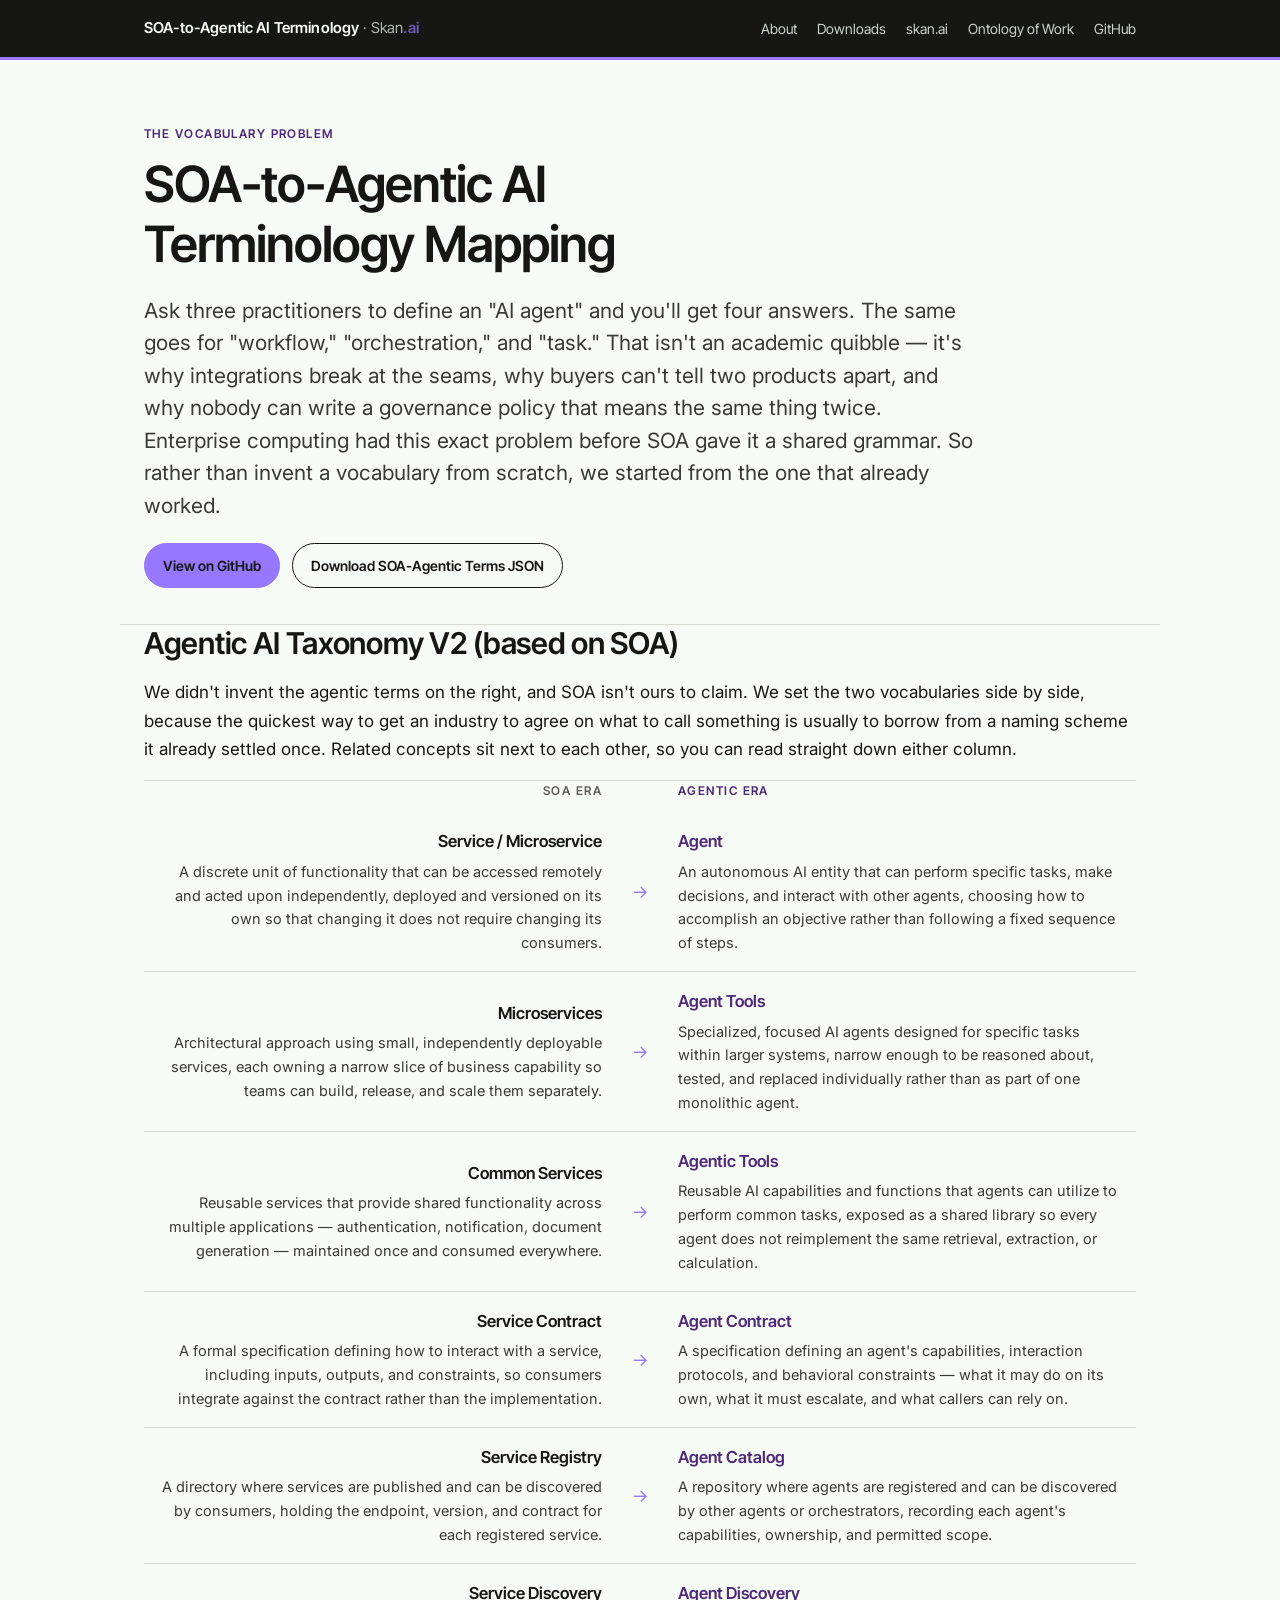
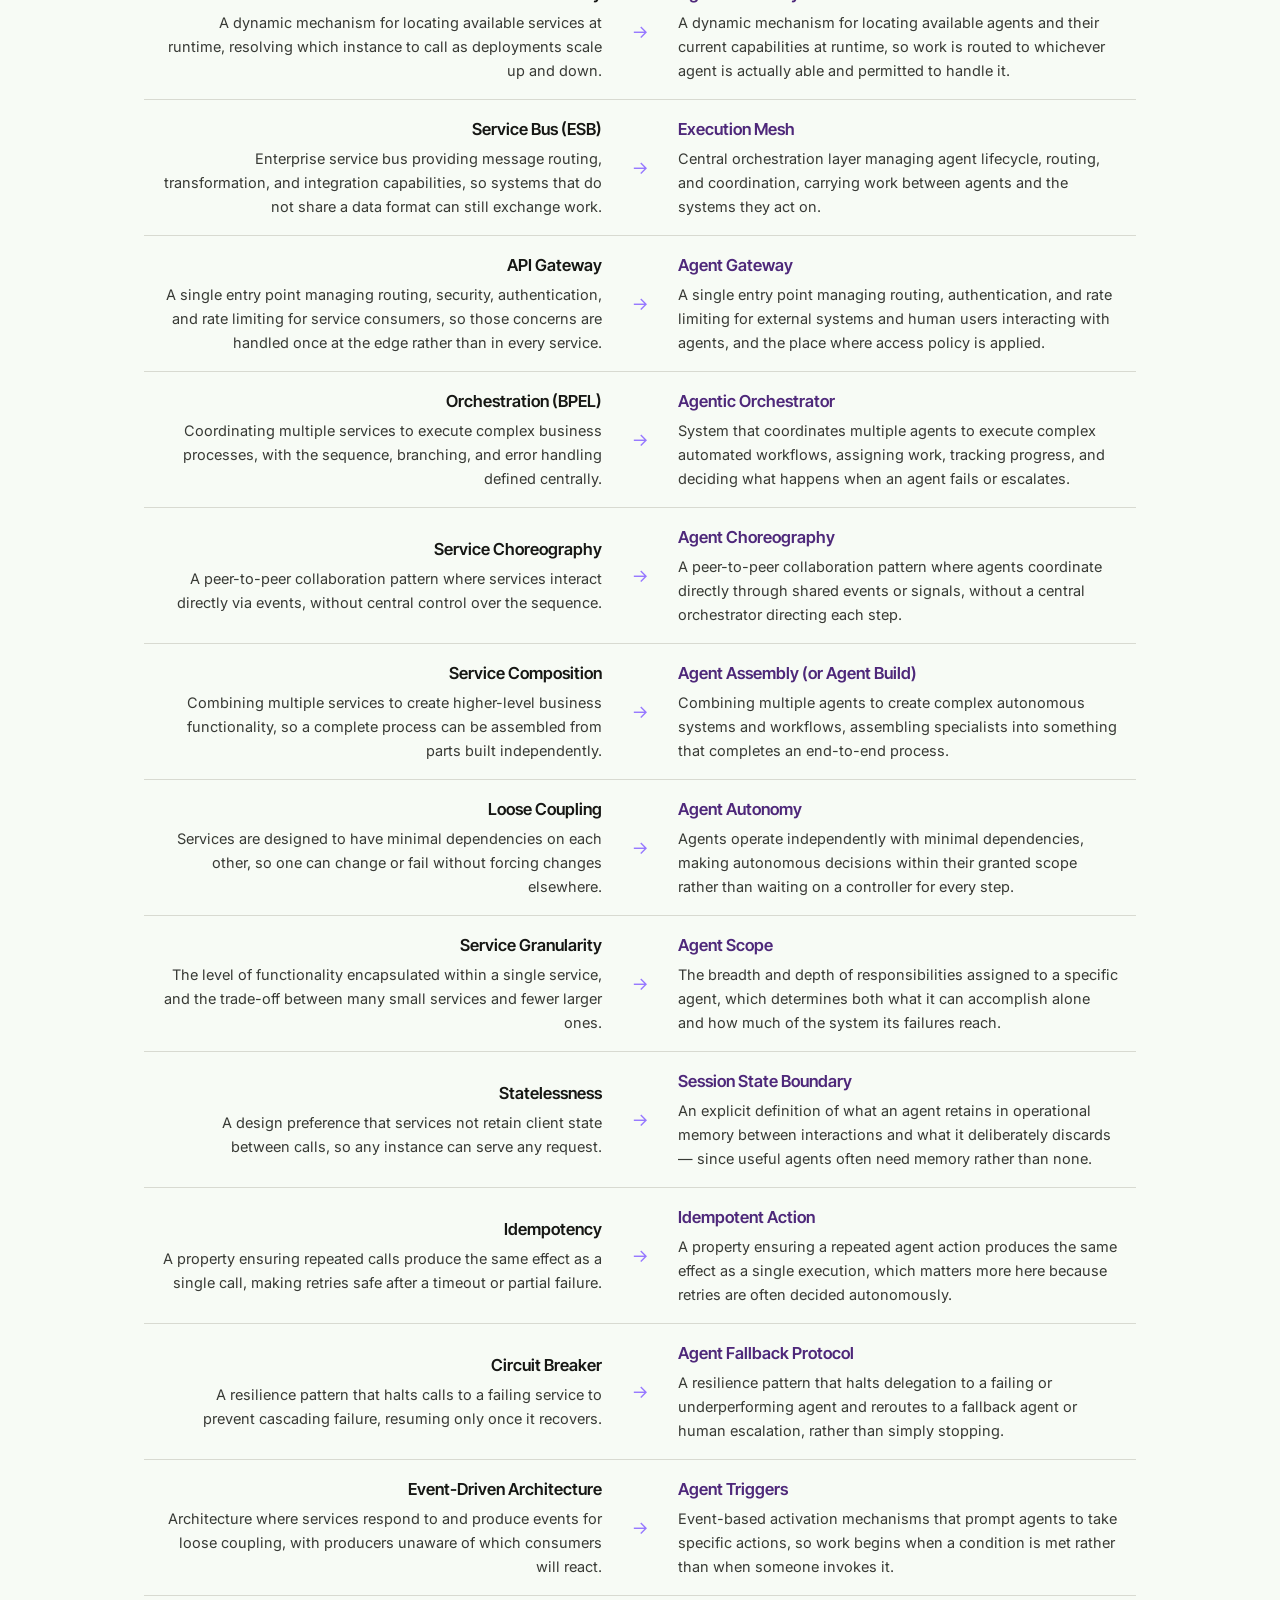
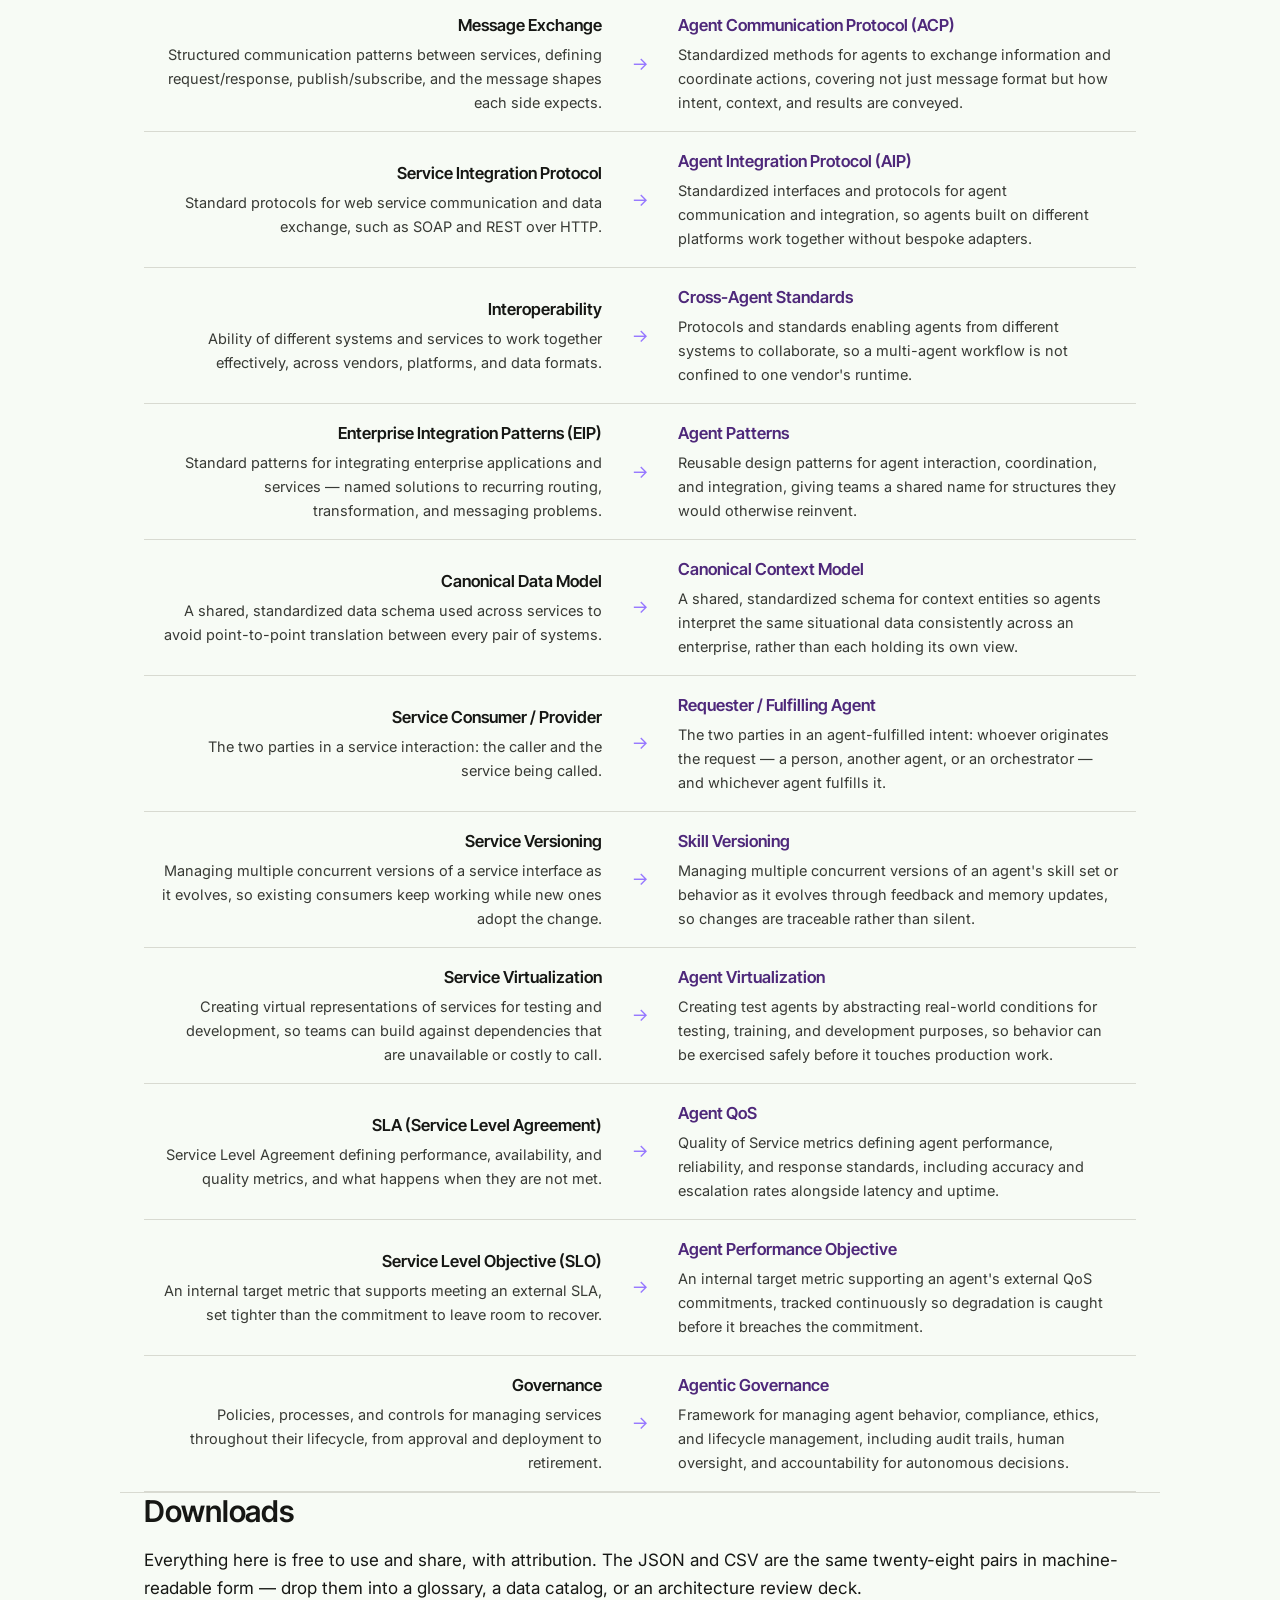
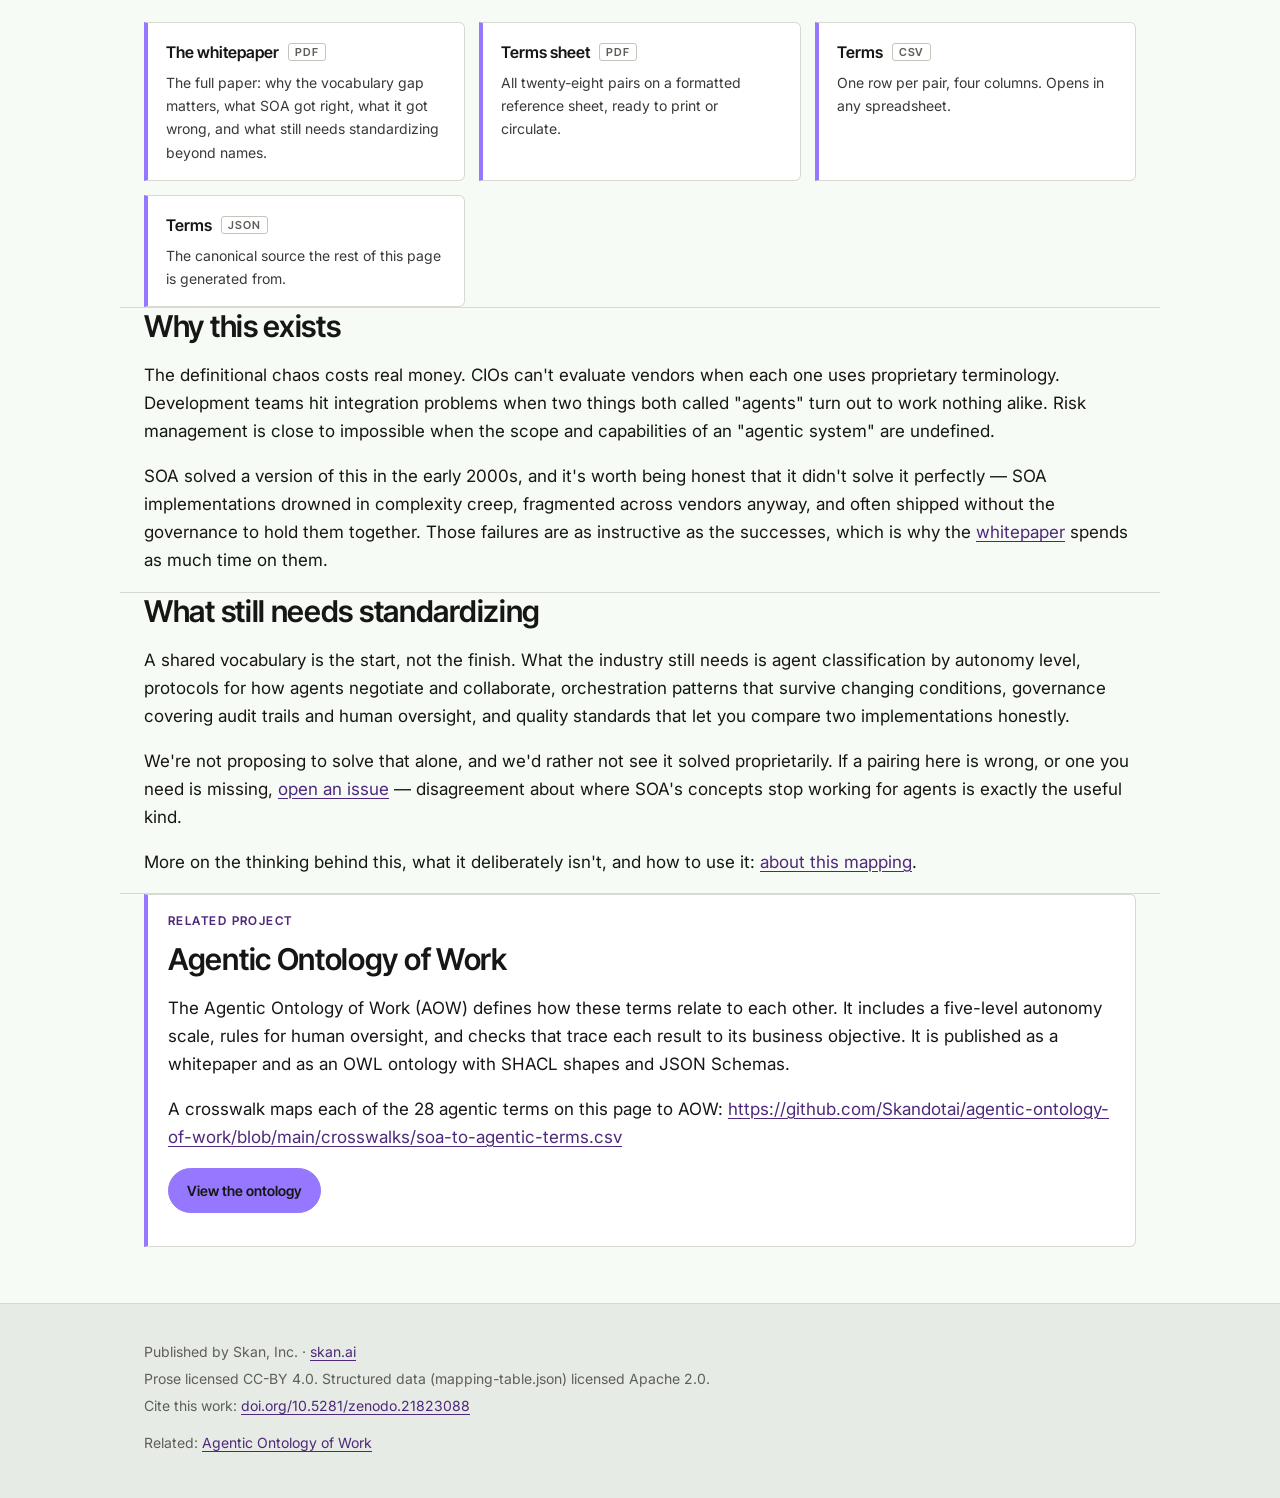
==== commit 7eb6fb40: "Rewrite the added cross-link and contribution copy in a plain register" ====
--- a/docs/index.html
+++ b/docs/index.html
@@ -473,10 +473,11 @@
 
 <section class="wrap divider-top" id="next">
   <div class="callout">
-    <p class="eyebrow">Next step</p>
-    <h2>From vocabulary to structure: the Agentic Ontology of Work</h2>
-    <p>This mapping gives people the same words. The companion <a href="https://skandotai.github.io/agentic-ontology-of-work/">Agentic Ontology of Work</a> takes on some of the harder problems listed above: it defines how the terms connect, grades autonomy on a five-level scale with rules for human oversight, and makes audit trails checkable. It's published as a whitepaper and as an OWL ontology with SHACL shapes and JSON Schemas, and a <a href="https://github.com/Skandotai/agentic-ontology-of-work/blob/main/crosswalks/soa-to-agentic-terms.csv">crosswalk</a> maps each of the twenty-eight agentic terms here to the part of the ontology that formalizes it.</p>
-    <p><a class="btn primary" href="https://skandotai.github.io/agentic-ontology-of-work/">Explore the ontology</a></p>
+    <p class="eyebrow">Related project</p>
+    <h2>Agentic Ontology of Work</h2>
+    <p>The Agentic Ontology of Work (AOW) defines how these terms relate to each other. It includes a five-level autonomy scale, rules for human oversight, and checks that trace each result to its business objective. It is published as a whitepaper and as an OWL ontology with SHACL shapes and JSON Schemas.</p>
+    <p>A crosswalk maps each of the 28 agentic terms on this page to AOW: <a href="https://github.com/Skandotai/agentic-ontology-of-work/blob/main/crosswalks/soa-to-agentic-terms.csv">https://github.com/Skandotai/agentic-ontology-of-work/blob/main/crosswalks/soa-to-agentic-terms.csv</a></p>
+    <p><a class="btn primary" href="https://skandotai.github.io/agentic-ontology-of-work/">View the ontology</a></p>
   </div>
 </section>
 
@@ -487,7 +488,7 @@
     <p>Published by Skan, Inc. · <a href="https://www.skan.ai">skan.ai</a></p>
     <p>Prose licensed CC-BY 4.0. Structured data (mapping-table.json) licensed Apache 2.0.</p>
     <p>Cite this work: <a href="https://doi.org/10.5281/zenodo.21823088">doi.org/10.5281/zenodo.21823088</a></p>
-    <p class="family">Also from Skan.ai: <a href="https://skandotai.github.io/agentic-ontology-of-work/">Agentic Ontology of Work</a>, the structure behind this vocabulary</p>
+    <p class="family">Related: <a href="https://skandotai.github.io/agentic-ontology-of-work/">Agentic Ontology of Work</a></p>
   </div>
 </footer>
 
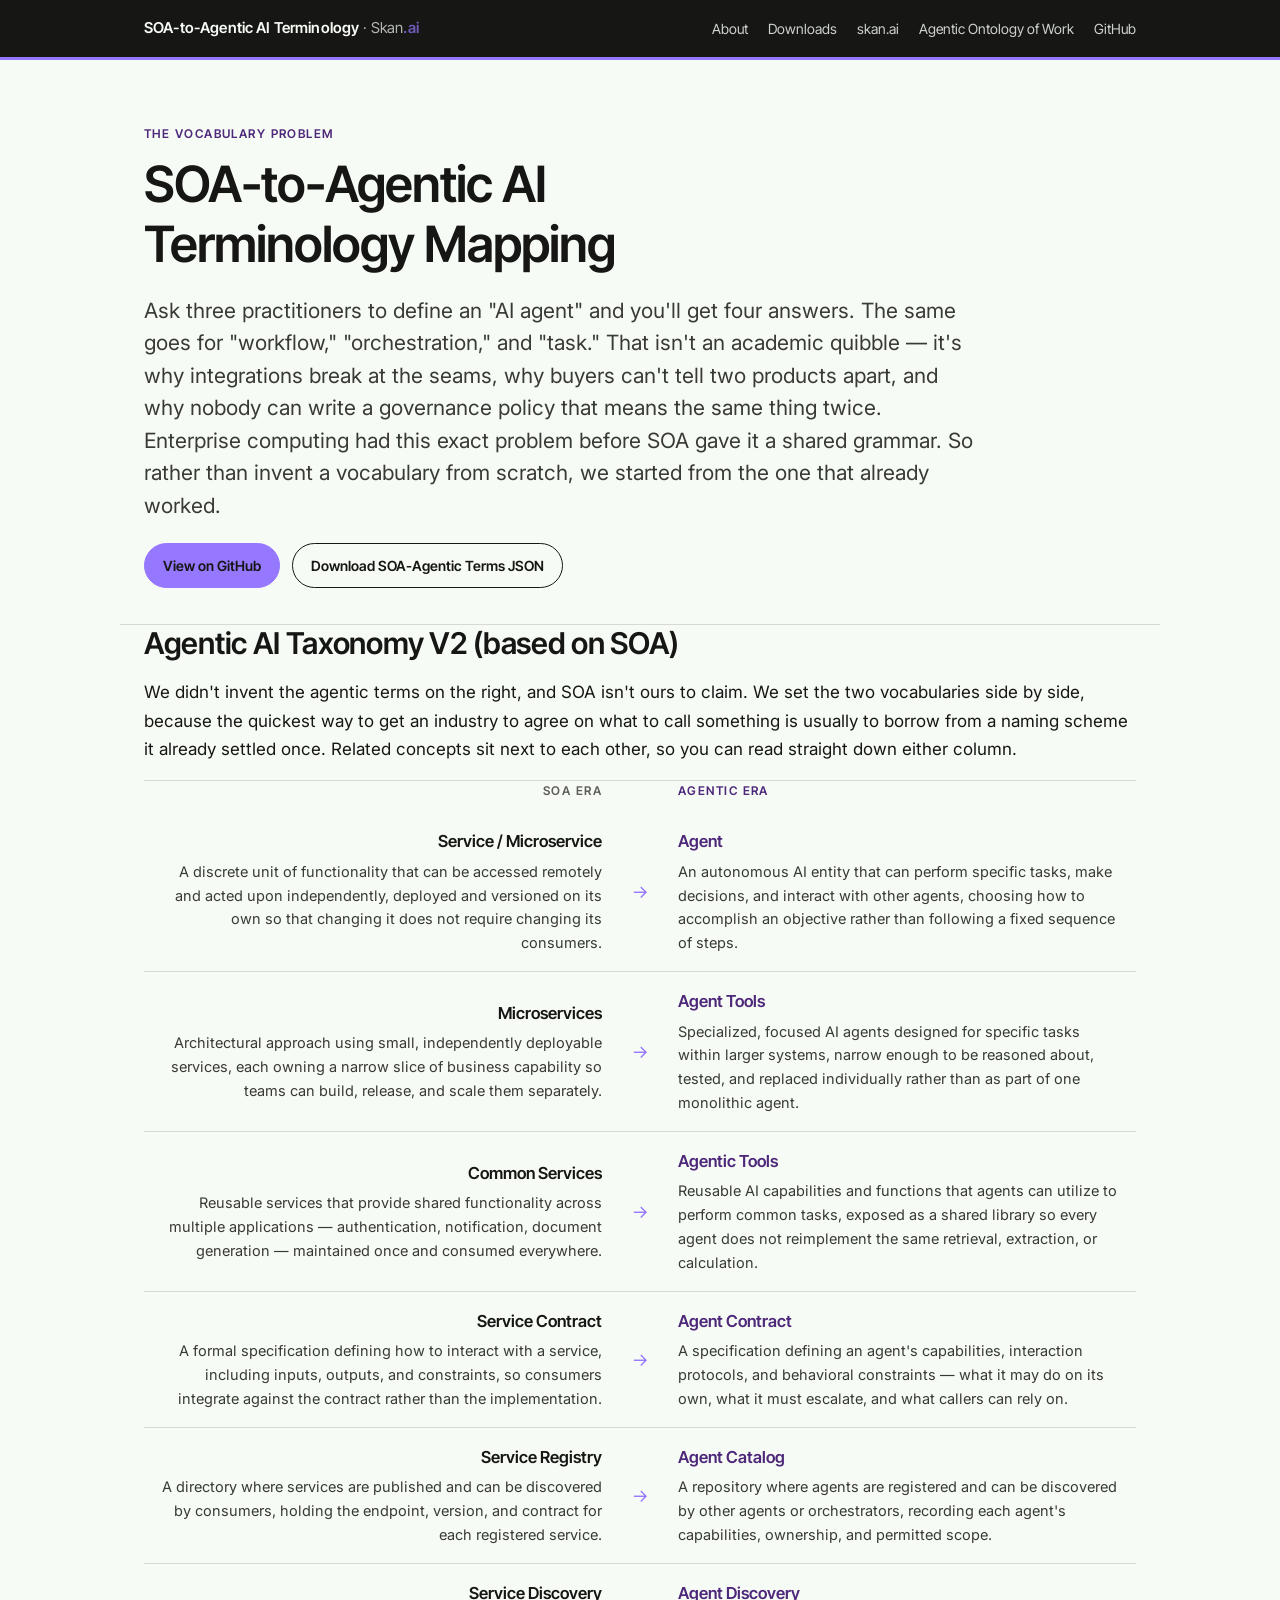
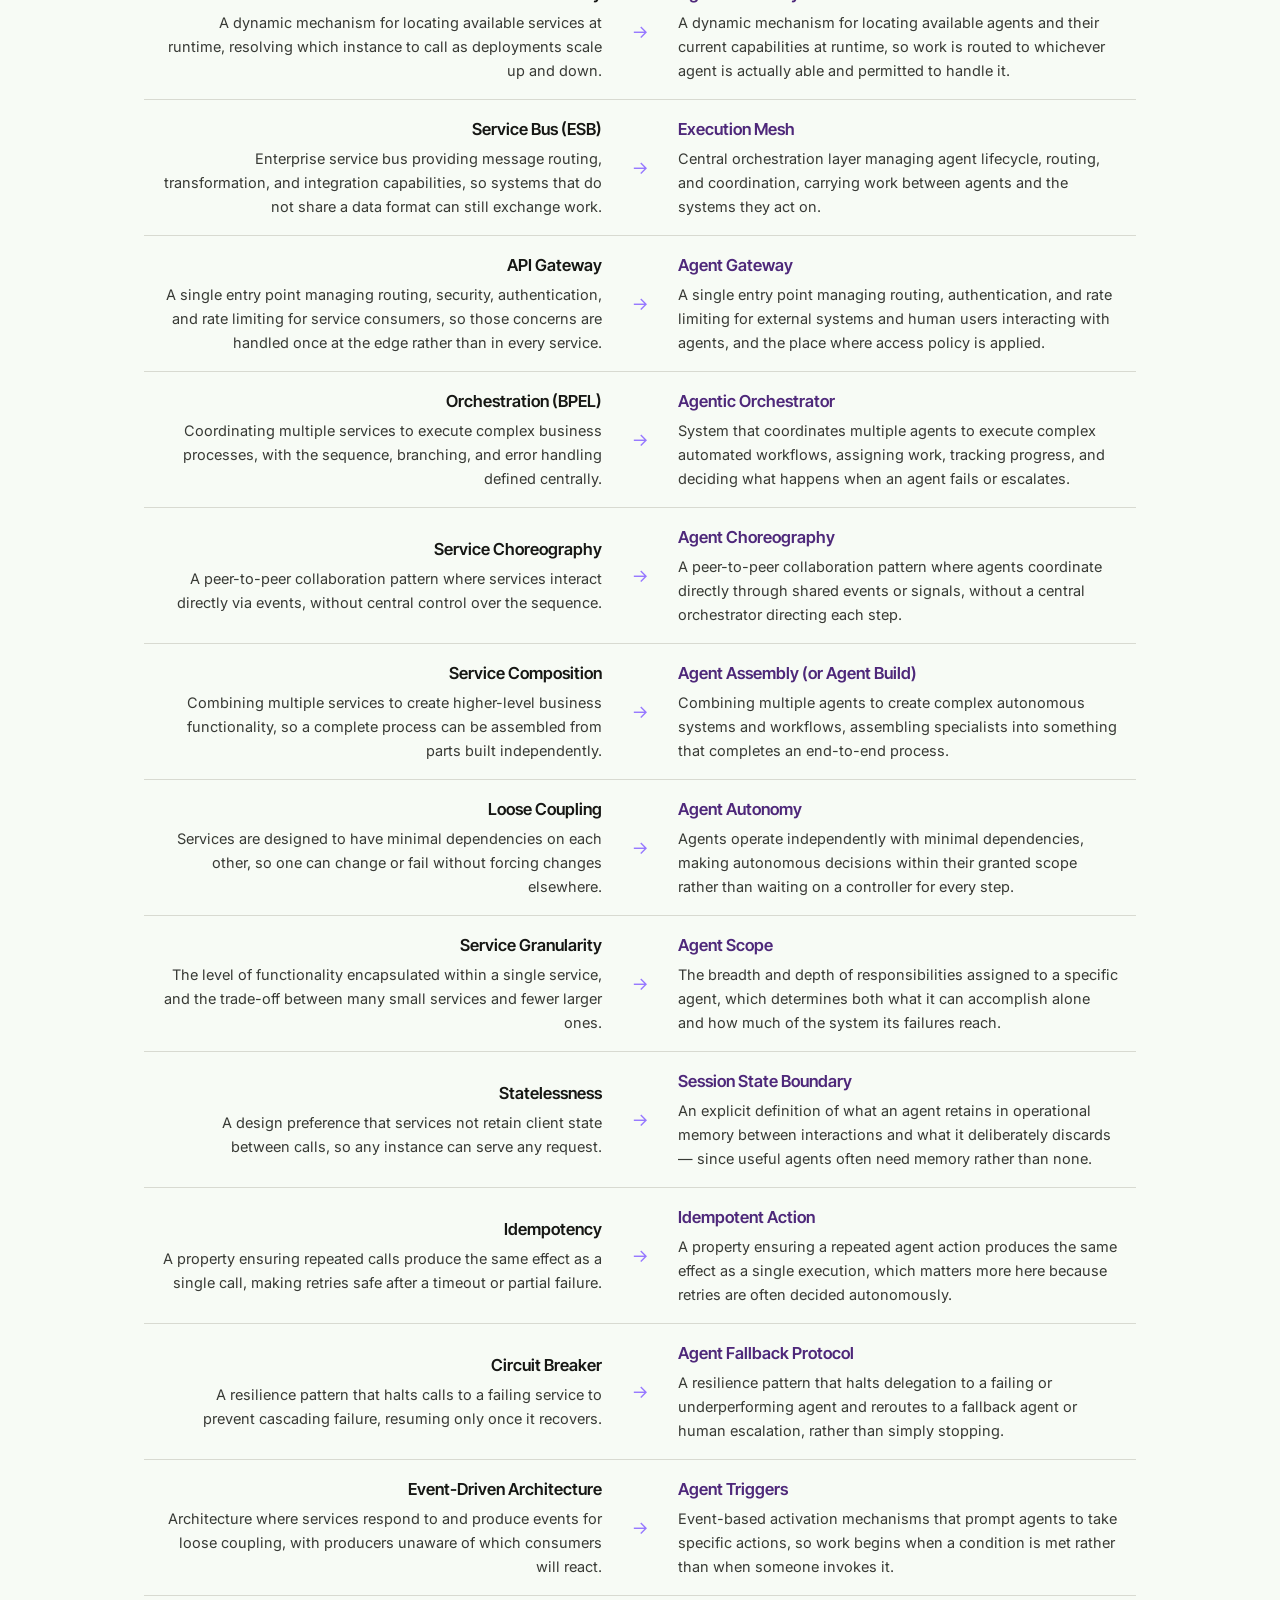
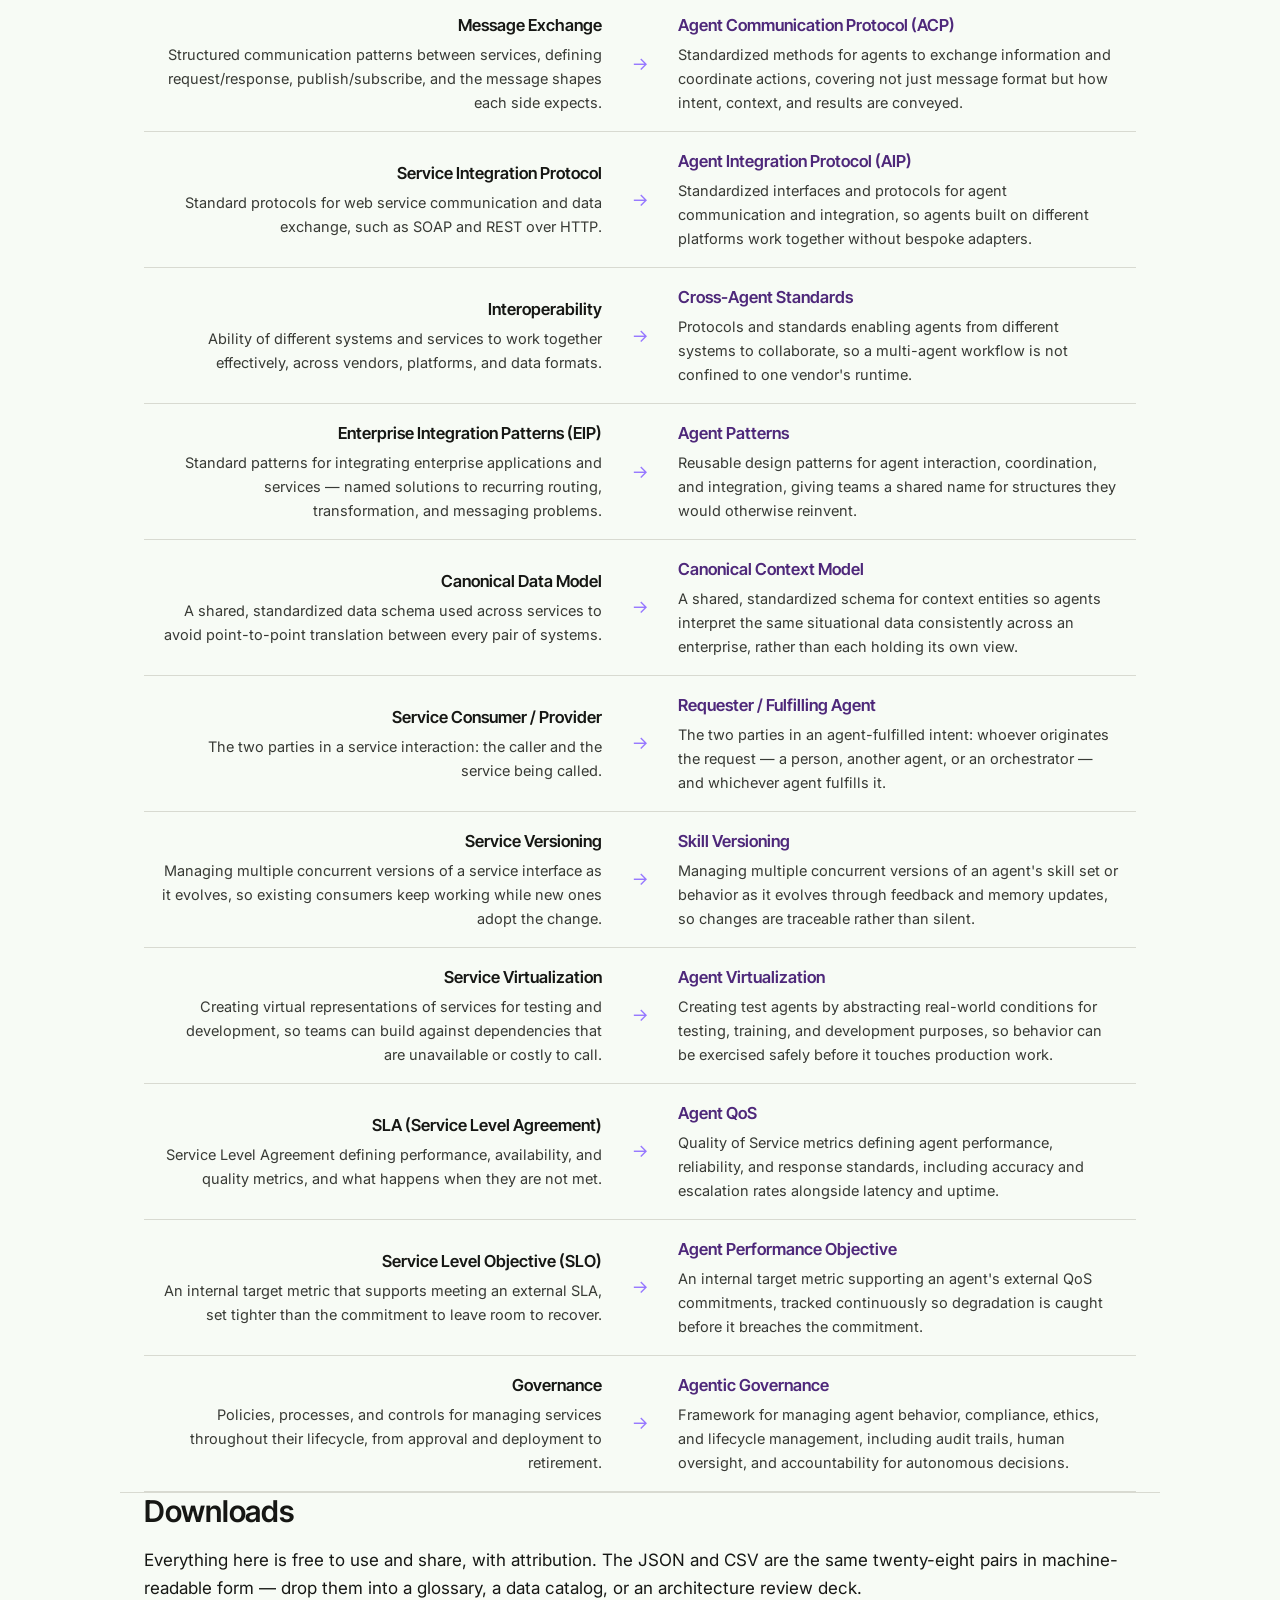
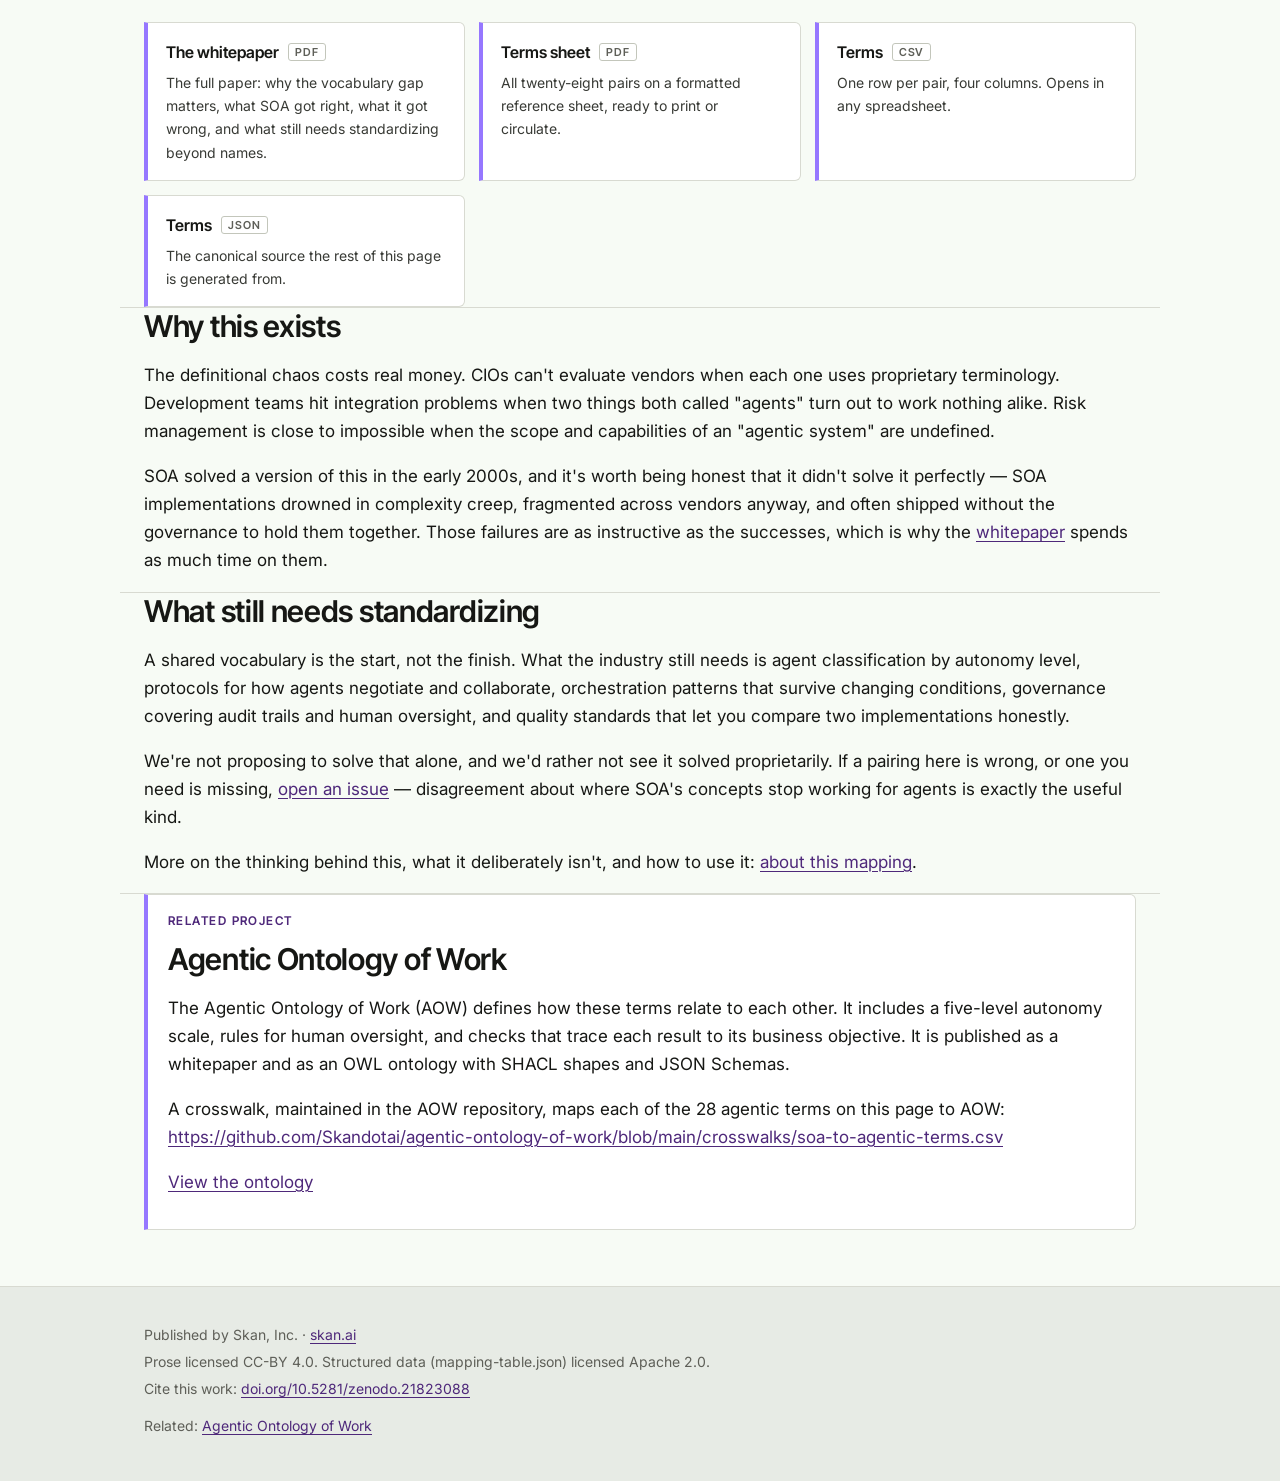
==== commit d59071e8: "Make cross-links to the ontology symmetric Uses a plain link instead of a primary button and the ful" ====
--- a/docs/index.html
+++ b/docs/index.html
@@ -96,7 +96,7 @@
       <a href="about/index.html">About</a>
       <a href="#downloads">Downloads</a>
       <a href="https://www.skan.ai" target="_blank" rel="noopener">skan.ai</a>
-      <a href="https://skandotai.github.io/agentic-ontology-of-work/">Ontology of Work</a>
+      <a href="https://skandotai.github.io/agentic-ontology-of-work/">Agentic Ontology of Work</a>
       <a href="https://github.com/Skandotai/soa-to-agentic-terms" target="_blank" rel="noopener">GitHub</a>
     </nav>
   </div>
@@ -476,8 +476,8 @@
     <p class="eyebrow">Related project</p>
     <h2>Agentic Ontology of Work</h2>
     <p>The Agentic Ontology of Work (AOW) defines how these terms relate to each other. It includes a five-level autonomy scale, rules for human oversight, and checks that trace each result to its business objective. It is published as a whitepaper and as an OWL ontology with SHACL shapes and JSON Schemas.</p>
-    <p>A crosswalk maps each of the 28 agentic terms on this page to AOW: <a href="https://github.com/Skandotai/agentic-ontology-of-work/blob/main/crosswalks/soa-to-agentic-terms.csv">https://github.com/Skandotai/agentic-ontology-of-work/blob/main/crosswalks/soa-to-agentic-terms.csv</a></p>
-    <p><a class="btn primary" href="https://skandotai.github.io/agentic-ontology-of-work/">View the ontology</a></p>
+    <p>A crosswalk, maintained in the AOW repository, maps each of the 28 agentic terms on this page to AOW: <a href="https://github.com/Skandotai/agentic-ontology-of-work/blob/main/crosswalks/soa-to-agentic-terms.csv">https://github.com/Skandotai/agentic-ontology-of-work/blob/main/crosswalks/soa-to-agentic-terms.csv</a></p>
+    <p><a href="https://skandotai.github.io/agentic-ontology-of-work/">View the ontology</a></p>
   </div>
 </section>
 
